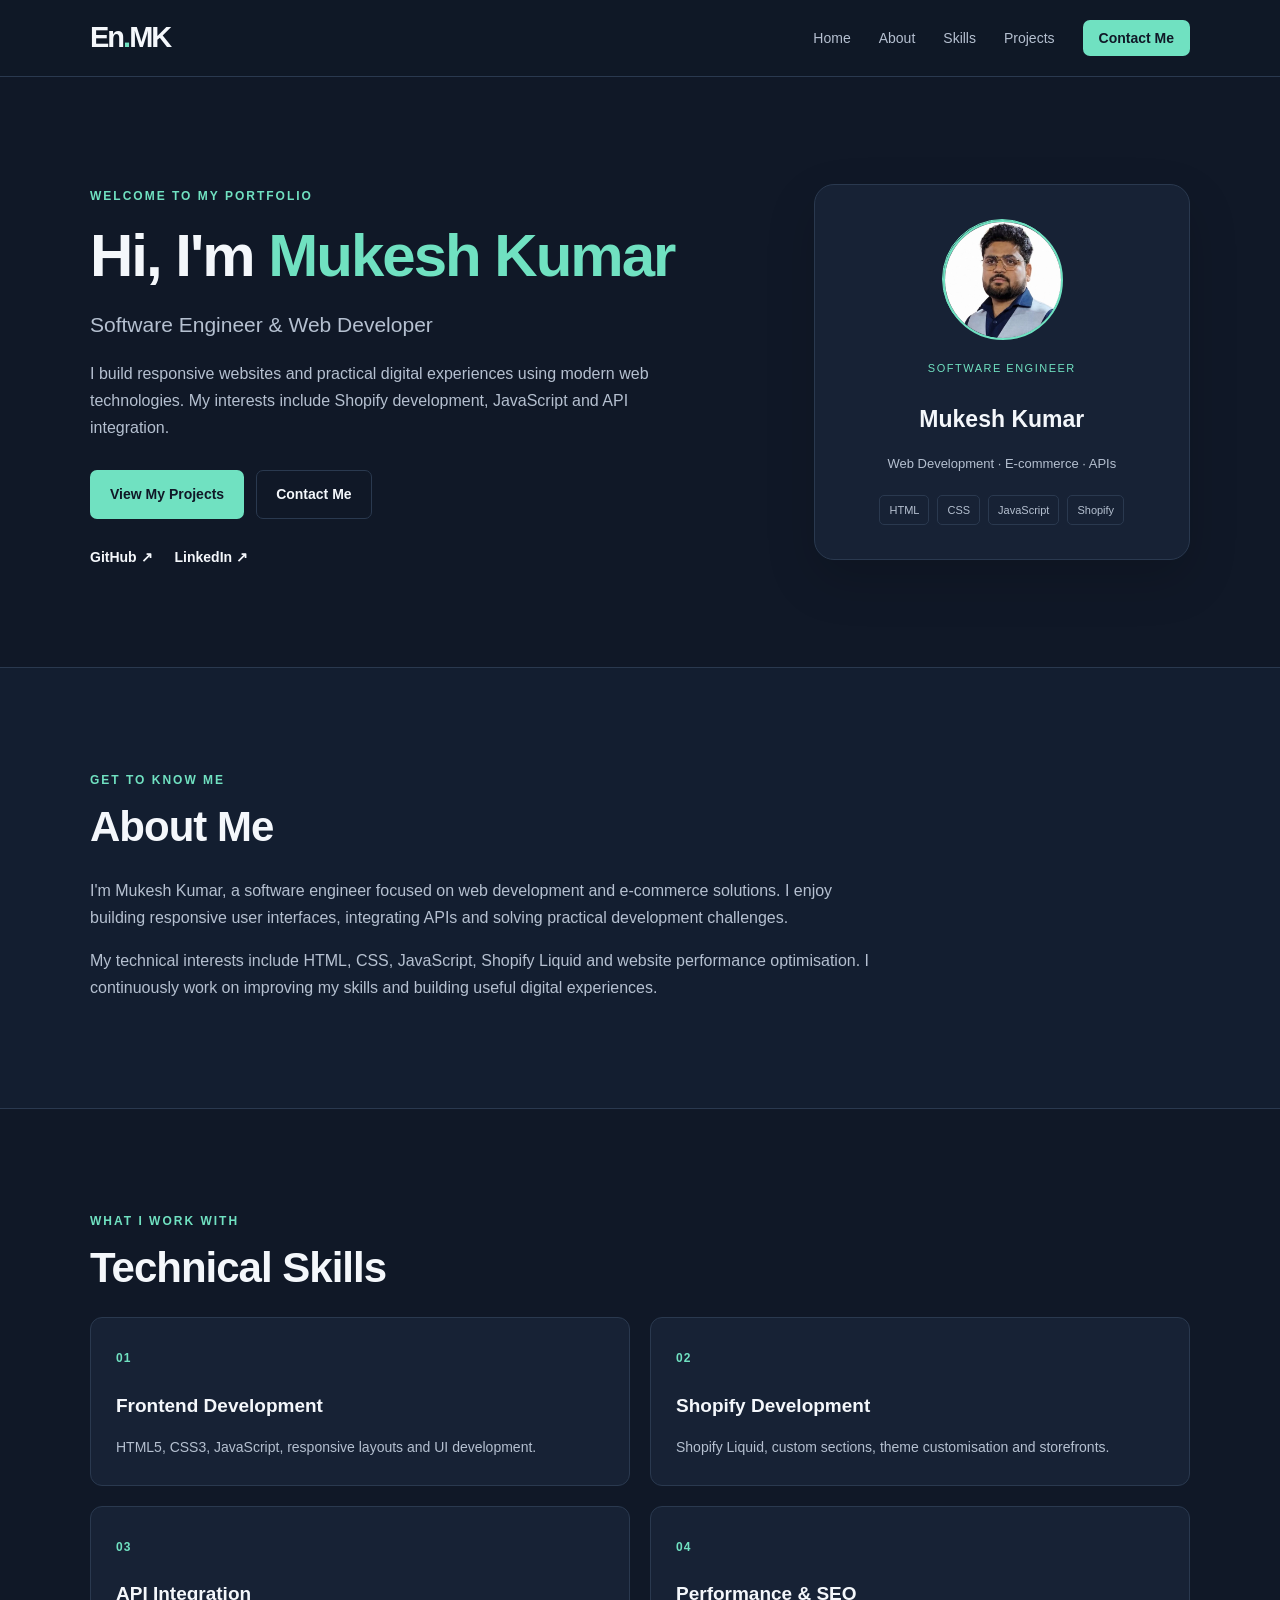
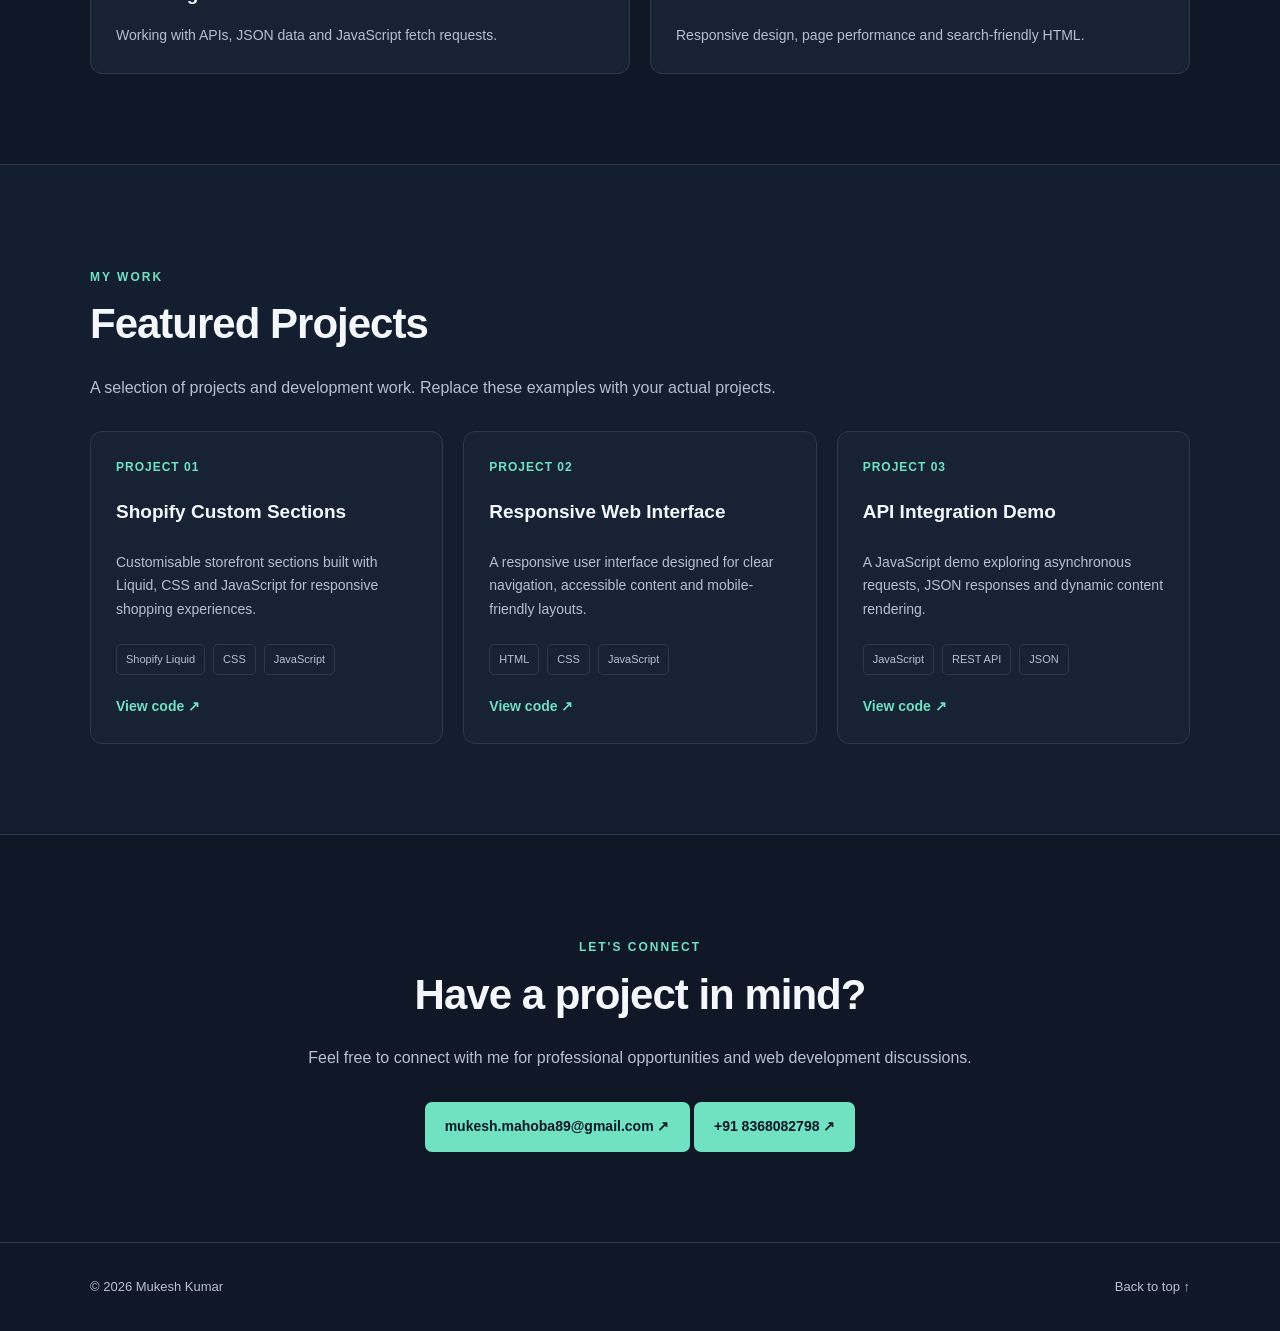
==== index.html @ 4a3be401 "Update index.html" ====
<!DOCTYPE html>
<html lang="en">
<head>
  <meta charset="UTF-8">
  <meta name="viewport" content="width=device-width, initial-scale=1.0">

  <title>Mukesh Kumar | Software Engineer</title>
  <meta name="description" content="Mukesh Kumar's professional portfolio showcasing software development, Shopify development, JavaScript, responsive websites and API integration.">
  <meta name="author" content="Mukesh Kumar">
  <meta name="theme-color" content="#101827">

  <meta property="og:title" content="Mukesh Kumar | Software Engineer">
  <meta property="og:description" content="Explore my software engineering and web development portfolio.">
  <meta property="og:type" content="website">
  <meta property="og:image" content="https://developer-mukesh-kumar.github.io/mukesh-portfolio/profile.jpg">
  <script type="application/ld+json">
  {
    "@context": "https://schema.org",
    "@type": "Person",
    "name": "Mukesh Kumar",
    "jobTitle": "Software Engineer",
    "url": "https://developer-mukesh-kumar.github.io/mukesh-portfolio/",
    "image": "https://developer-mukesh-kumar.github.io/mukesh-portfolio/profile.jpg",
    "sameAs": [
      "https://www.linkedin.com/in/mukesh-kumar-88709719b?utm_source=share_via&utm_content=profile",
      "https://github.com/Developer-Mukesh-Kumar"
    ]
  }
  </script>
  <link rel="stylesheet" href="style.css">
  <script src="script.js" defer></script>
</head>

<body>
  <header class="header">
    <nav class="navbar container" aria-label="Main navigation">
      <a class="logo" href="#home">En<span>.</span>MK</a>

      <button class="menu-toggle" id="menuToggle"
        aria-label="Open navigation menu"
        aria-expanded="false"
        aria-controls="navLinks">
        ☰
      </button>

      <ul class="nav-links" id="navLinks">
        <li><a href="#home">Home</a></li>
        <li><a href="#about">About</a></li>
        <li><a href="#skills">Skills</a></li>
        <li><a href="#projects">Projects</a></li>
        <li><a href="#contact" class="nav-cta">Contact Me</a></li>
      </ul>
    </nav>
  </header>

  <main>
    <section class="hero container" id="home">
      <div class="hero-content">
        <p class="eyebrow">WELCOME TO MY PORTFOLIO</p>

        <h1>Hi, I'm <span>Mukesh Kumar</span></h1>

        <h2>Software Engineer &amp; Web Developer</h2>

        <p class="hero-description">
          I build responsive websites and practical digital experiences
          using modern web technologies. My interests include Shopify
          development, JavaScript and API integration.
        </p>

        <div class="hero-buttons">
          <a class="button button-primary" href="#projects">
            View My Projects
          </a>
          <a class="button button-outline" href="#contact">
            Contact Me
          </a>
        </div>

        <div class="social-links">
          <a href="https://github.com/Developer-Mukesh-Kumar"
             target="_blank" rel="noopener noreferrer">
            GitHub ↗
          </a>
          <a href="https://www.linkedin.com/in/mukesh-kumar-88709719b?utm_source=share_via&utm_content=profile"
             target="_blank" rel="noopener noreferrer">
            LinkedIn ↗
          </a>
        </div>
      </div>

      <div class="hero-card">
        <div class="avatar">
          <img
            class="profile-photo"
            src="profile.jpg"
            alt="Mukesh Kumar - Software Engineer"
            width="120"
            height="120"
          >
        </div>
        <p class="availability">SOFTWARE ENGINEER</p>
        <h3>Mukesh Kumar</h3>
        <p>Web Development · E-commerce · APIs</p>
        <div class="hero-tags">
          <span>HTML</span>
          <span>CSS</span>
          <span>JavaScript</span>
          <span>Shopify</span>
        </div>
      </div>
    </section>

    <section class="section section-alt" id="about">
      <div class="container">
        <p class="eyebrow">GET TO KNOW ME</p>
        <h2 class="section-title">About Me</h2>

        <div class="about-content">
          <p>
            I'm Mukesh Kumar, a software engineer focused on web
            development and e-commerce solutions. I enjoy building
            responsive user interfaces, integrating APIs and solving
            practical development challenges.
          </p>
          <p>
            My technical interests include HTML, CSS, JavaScript,
            Shopify Liquid and website performance optimisation.
            I continuously work on improving my skills and building
            useful digital experiences.
          </p>
        </div>
      </div>
    </section>

    <section class="section container" id="skills">
      <p class="eyebrow">WHAT I WORK WITH</p>
      <h2 class="section-title">Technical Skills</h2>

      <div class="skills-grid">
        <article class="skill-card">
          <span class="skill-icon">01</span>
          <h3>Frontend Development</h3>
          <p>HTML5, CSS3, JavaScript, responsive layouts and UI development.</p>
        </article>

        <article class="skill-card">
          <span class="skill-icon">02</span>
          <h3>Shopify Development</h3>
          <p>Shopify Liquid, custom sections, theme customisation and storefronts.</p>
        </article>

        <article class="skill-card">
          <span class="skill-icon">03</span>
          <h3>API Integration</h3>
          <p>Working with APIs, JSON data and JavaScript fetch requests.</p>
        </article>

        <article class="skill-card">
          <span class="skill-icon">04</span>
          <h3>Performance &amp; SEO</h3>
          <p>Responsive design, page performance and search-friendly HTML.</p>
        </article>
      </div>
    </section>

    <section class="section section-alt" id="projects">
      <div class="container">
        <p class="eyebrow">MY WORK</p>
        <h2 class="section-title">Featured Projects</h2>
        <p class="section-intro">
          A selection of projects and development work.
          Replace these examples with your actual projects.
        </p>

        <div class="projects-grid">
          <article class="project-card">
            <div class="project-number">PROJECT 01</div>
            <h3>Shopify Custom Sections</h3>
            <p>
              Customisable storefront sections built with Liquid,
              CSS and JavaScript for responsive shopping experiences.
            </p>
            <div class="project-tags">
              <span>Shopify Liquid</span>
              <span>CSS</span>
              <span>JavaScript</span>
            </div>
            <a href="https://github.com/YOUR-GITHUB-USERNAME"
               target="_blank" rel="noopener noreferrer">
              View code ↗
            </a>
          </article>

          <article class="project-card">
            <div class="project-number">PROJECT 02</div>
            <h3>Responsive Web Interface</h3>
            <p>
              A responsive user interface designed for clear navigation,
              accessible content and mobile-friendly layouts.
            </p>
            <div class="project-tags">
              <span>HTML</span>
              <span>CSS</span>
              <span>JavaScript</span>
            </div>
            <a href="https://github.com/YOUR-GITHUB-USERNAME"
               target="_blank" rel="noopener noreferrer">
              View code ↗
            </a>
          </article>

          <article class="project-card">
            <div class="project-number">PROJECT 03</div>
            <h3>API Integration Demo</h3>
            <p>
              A JavaScript demo exploring asynchronous requests,
              JSON responses and dynamic content rendering.
            </p>
            <div class="project-tags">
              <span>JavaScript</span>
              <span>REST API</span>
              <span>JSON</span>
            </div>
            <a href="https://github.com/YOUR-GITHUB-USERNAME"
               target="_blank" rel="noopener noreferrer">
              View code ↗
            </a>
          </article>
        </div>
      </div>
    </section>

    <section class="section contact-section" id="contact">
      <div class="container contact-content">
        <p class="eyebrow">LET'S CONNECT</p>
        <h2 class="section-title">Have a project in mind?</h2>
        <p>
          Feel free to connect with me for professional opportunities
          and web development discussions.
        </p>
        <!-- Replace this email with your real professional email. -->
        <a class="button button-primary"
           href="mailto:mukesh.mahoba89@gmail.com">
           mukesh.mahoba89@gmail.com ↗
        </a>
        <a class="button button-primary"
           href="+91 8368082798">
          +91 8368082798 ↗
        </a>
      </div>
    </section>
  </main>

  <footer class="footer">
    <div class="container footer-content">
      <p>© <span id="currentYear"></span> Mukesh Kumar</p>
      <a href="#home">Back to top ↑</a>
    </div>
  </footer>
</body>
</html>
---- style.css ----
:root {
  --bg: #101827;
  --surface: #172235;
  --text: #f4f7fb;
  --muted: #b5c0d0;
  --accent: #70e1c1;
  --border: #2a394f;
  --container: 1100px;
}

* {
  box-sizing: border-box;
}

html {
  scroll-behavior: smooth;
  scroll-padding-top: 85px;
}

body {
  margin: 0;
  font-family: Arial, Helvetica, sans-serif;
  background: var(--bg);
  color: var(--text);
  line-height: 1.7;
}

a {
  color: inherit;
  text-decoration: none;
}

button,
a {
  -webkit-tap-highlight-color: transparent;
}

a:focus-visible,
button:focus-visible {
  outline: 2px solid var(--accent);
  outline-offset: 4px;
}

.container {
  width: min(var(--container), calc(100% - 40px));
  margin-inline: auto;
}

.header {
  position: sticky;
  top: 0;
  z-index: 10;
  background: rgba(16, 24, 39, 0.96);
  border-bottom: 1px solid var(--border);
}

.navbar {
  min-height: 76px;
  display: flex;
  align-items: center;
  justify-content: space-between;
}

.logo {
  font-size: 29px;
  font-weight: 800;
  letter-spacing: -2px;
}

.logo span,
.hero h1 span {
  color: var(--accent);
}

.nav-links {
  display: flex;
  align-items: center;
  gap: 28px;
  list-style: none;
  padding: 0;
  margin: 0;
}

.nav-links a {
  color: var(--muted);
  font-size: 14px;
}

.nav-links a:hover,
.social-links a:hover {
  /* color: var(--accent); */
}

.nav-links .nav-cta {
  padding: 10px 16px;
  color: var(--bg);
  background: var(--accent);
  border-radius: 7px;
  font-weight: 700;
}

.menu-toggle {
  display: none;
  background: transparent;
  border: 1px solid var(--border);
  color: var(--text);
  border-radius: 7px;
  padding: 7px 11px;
  font-size: 23px;
  cursor: pointer;
}

.hero {
  min-height: 590px;
  display: grid;
  grid-template-columns: 1.4fr 0.8fr;
  align-items: center;
  gap: 65px;
  padding-block: 80px;
}

.eyebrow {
  color: var(--accent);
  font-size: 12px;
  font-weight: 700;
  letter-spacing: 2px;
}
.profile-photo {
  display: block;
  width: 120px;
  height: 120px;
  margin: 0 auto 20px;
  border-radius: 50%;
  object-fit: cover;
  object-position: center;
  border: 2px solid var(--accent);
}

.hero h1 {
  font-size: clamp(36px, 5vw, 60px);
  line-height: 1.12;
  letter-spacing: -2px;
  margin: 16px 0;
}

.hero h2 {
  font-size: 21px;
  color: var(--muted);
  font-weight: 500;
}

.hero-description,
.about-content p,
.project-card p,
.contact-content > p:not(.eyebrow) {
  color: var(--muted);
}

.hero-description {
  max-width: 580px;
}

.hero-buttons {
  display: flex;
  flex-wrap: wrap;
  gap: 12px;
  margin-top: 28px;
}

.button {
  display: inline-flex;
  align-items: center;
  justify-content: center;
  padding: 12px 19px;
  border: 1px solid transparent;
  border-radius: 7px;
  font-size: 14px;
  font-weight: 700;
  transition: transform 0.2s ease, background 0.2s ease;
}

.button:hover {
  transform: translateY(-2px);
}

.button-primary {
  color: var(--bg);
  background: var(--accent);
}

.button-outline {
  border-color: var(--border);
}

.social-links {
  display: flex;
  gap: 22px;
  margin-top: 27px;
  font-size: 14px;
  font-weight: 700;
}

.hero-card {
  padding: 34px 22px;
  text-align: center;
  background: var(--surface);
  border: 1px solid var(--border);
  border-radius: 20px;
  box-shadow: 0 20px 50px rgba(0, 0, 0, 0.15);
}

.avatar {
  display: grid;
  place-items: center;
  width: 120px;
  height: 120px;
  margin: 0 auto 20px;
  border: 1px solid var(--accent);
  border-radius: 50%;
  color: var(--accent);
  background: var(--bg);
  font-size: 37px;
  font-weight: 800;
}

.availability {
  color: var(--accent);
  font-size: 11px;
  letter-spacing: 1.5px;
}

.hero-card h3 {
  margin-bottom: 5px;
  font-size: 23px;
}

.hero-card > p:last-of-type {
  color: var(--muted);
  font-size: 13px;
}

.hero-tags,
.project-tags {
  display: flex;
  flex-wrap: wrap;
  justify-content: center;
  gap: 8px;
  margin-top: 20px;
}

.hero-tags span,
.project-tags span {
  padding: 5px 9px;
  border: 1px solid var(--border);
  border-radius: 5px;
  color: var(--muted);
  font-size: 11px;
}

.section {
  padding-block: 90px;
}

.section-alt {
  background: #131e30;
  border-block: 1px solid var(--border);
}

.section-title {
  margin: 8px 0 24px;
  font-size: clamp(30px, 4vw, 42px);
  line-height: 1.2;
  letter-spacing: -1px;
}

.about-content {
  max-width: 780px;
}

.skills-grid,
.projects-grid {
  display: grid;
  grid-template-columns: repeat(2, minmax(0, 1fr));
  gap: 20px;
}

.skill-card,
.project-card {
  padding: 25px;
  border: 1px solid var(--border);
  border-radius: 12px;
  background: var(--surface);
}

.skill-icon,
.project-number {
  color: var(--accent);
  font-size: 12px;
  font-weight: 700;
  letter-spacing: 1px;
}

.skill-card h3,
.project-card h3 {
  margin-bottom: 8px;
  font-size: 19px;
}

.skill-card p {
  margin-bottom: 0;
  color: var(--muted);
  font-size: 14px;
}

.section-intro {
  color: var(--muted);
  margin-bottom: 30px;
}

.projects-grid {
  grid-template-columns: repeat(3, minmax(0, 1fr));
}

.project-card {
  display: flex;
  flex-direction: column;
  align-items: flex-start;
}

.project-card p {
  font-size: 14px;
}

.project-tags {
  justify-content: flex-start;
  margin: 8px 0 20px;
}

.project-card > a {
  margin-top: auto;
  color: var(--accent);
  font-size: 14px;
  font-weight: 700;
}

.contact-content {
  max-width: 700px;
  text-align: center;
}

.contact-content .button {
  margin-top: 15px;
}

.footer {
  border-top: 1px solid var(--border);
}

.footer-content {
  display: flex;
  justify-content: space-between;
  align-items: center;
  gap: 20px;
  padding-block: 20px;
  color: var(--muted);
  font-size: 13px;
}

.footer-content a:hover {
  color: var(--accent);
}

@media (max-width: 800px) {
  .menu-toggle {
    display: block;
  }

  .nav-links {
    display: none;
    position: absolute;
    top: 76px;
    left: 0;
    right: 0;
    flex-direction: column;
    align-items: stretch;
    gap: 0;
    padding: 12px 20px 20px;
    background: var(--bg);
    border-bottom: 1px solid var(--border);
  }

  .nav-links.open {
    display: flex;
  }

  .nav-links a {
    display: block;
    padding: 12px;
  }

  .nav-links .nav-cta {
    text-align: center;
  }

  .hero {
    grid-template-columns: 1fr;
    gap: 35px;
    padding-block: 60px;
  }

  .hero-card {
    max-width: 450px;
    width: 100%;
    margin-inline: auto;
  }

  .projects-grid {
    grid-template-columns: repeat(2, minmax(0, 1fr));
  }
}

@media (max-width: 540px) {
  .container {
    width: calc(100% - 32px);
  }

  .section {
    padding-block: 65px;
  }

  .skills-grid,
  .projects-grid {
    grid-template-columns: 1fr;
  }

  .hero h1 {
    letter-spacing: -1px;
  }

  .hero h2 {
    font-size: 18px;
  }

  .hero-buttons .button {
    flex: 1;
  }

  .footer-content {
    align-items: flex-start;
    flex-direction: column;
    gap: 5px;
  }
}

@media (prefers-reduced-motion: reduce) {
  html {
    scroll-behavior: auto;
  }

  *,
  *::before,
  *::after {
    transition-duration: 0.01ms !important;
  }
}
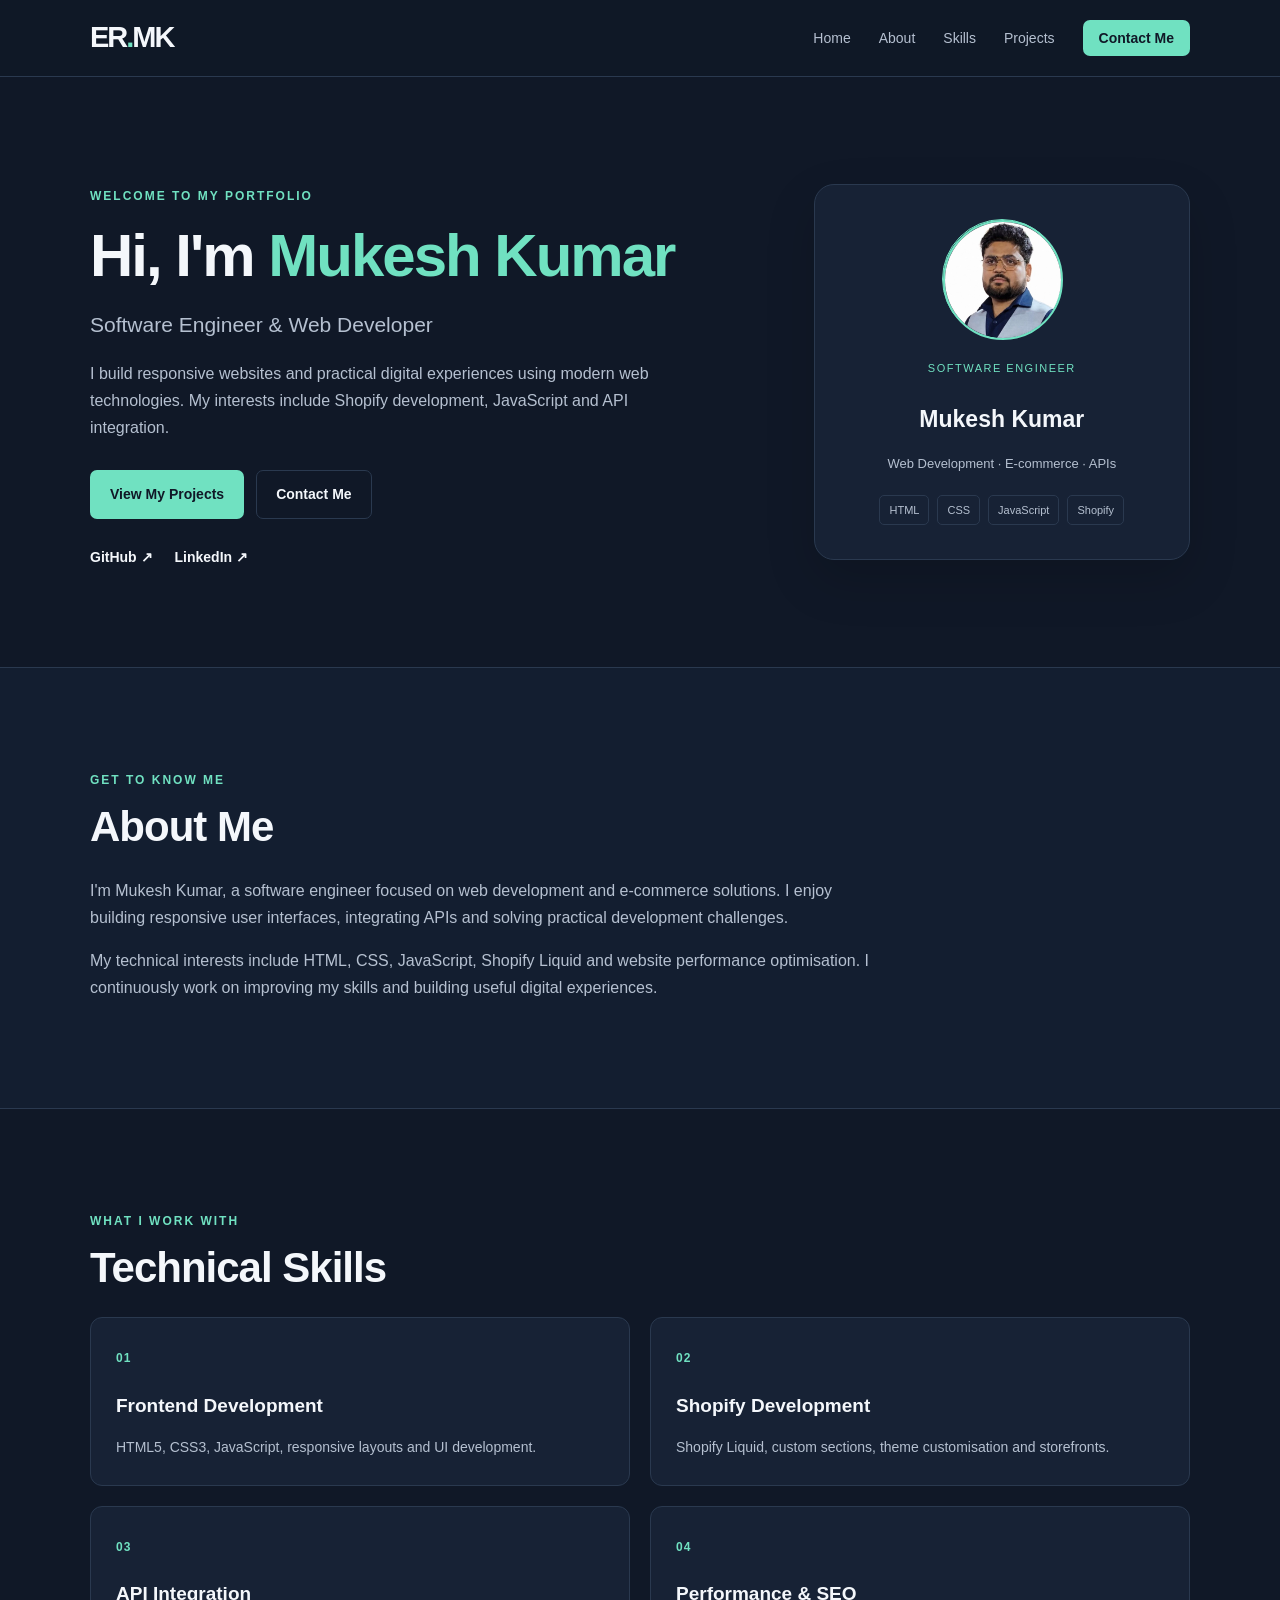
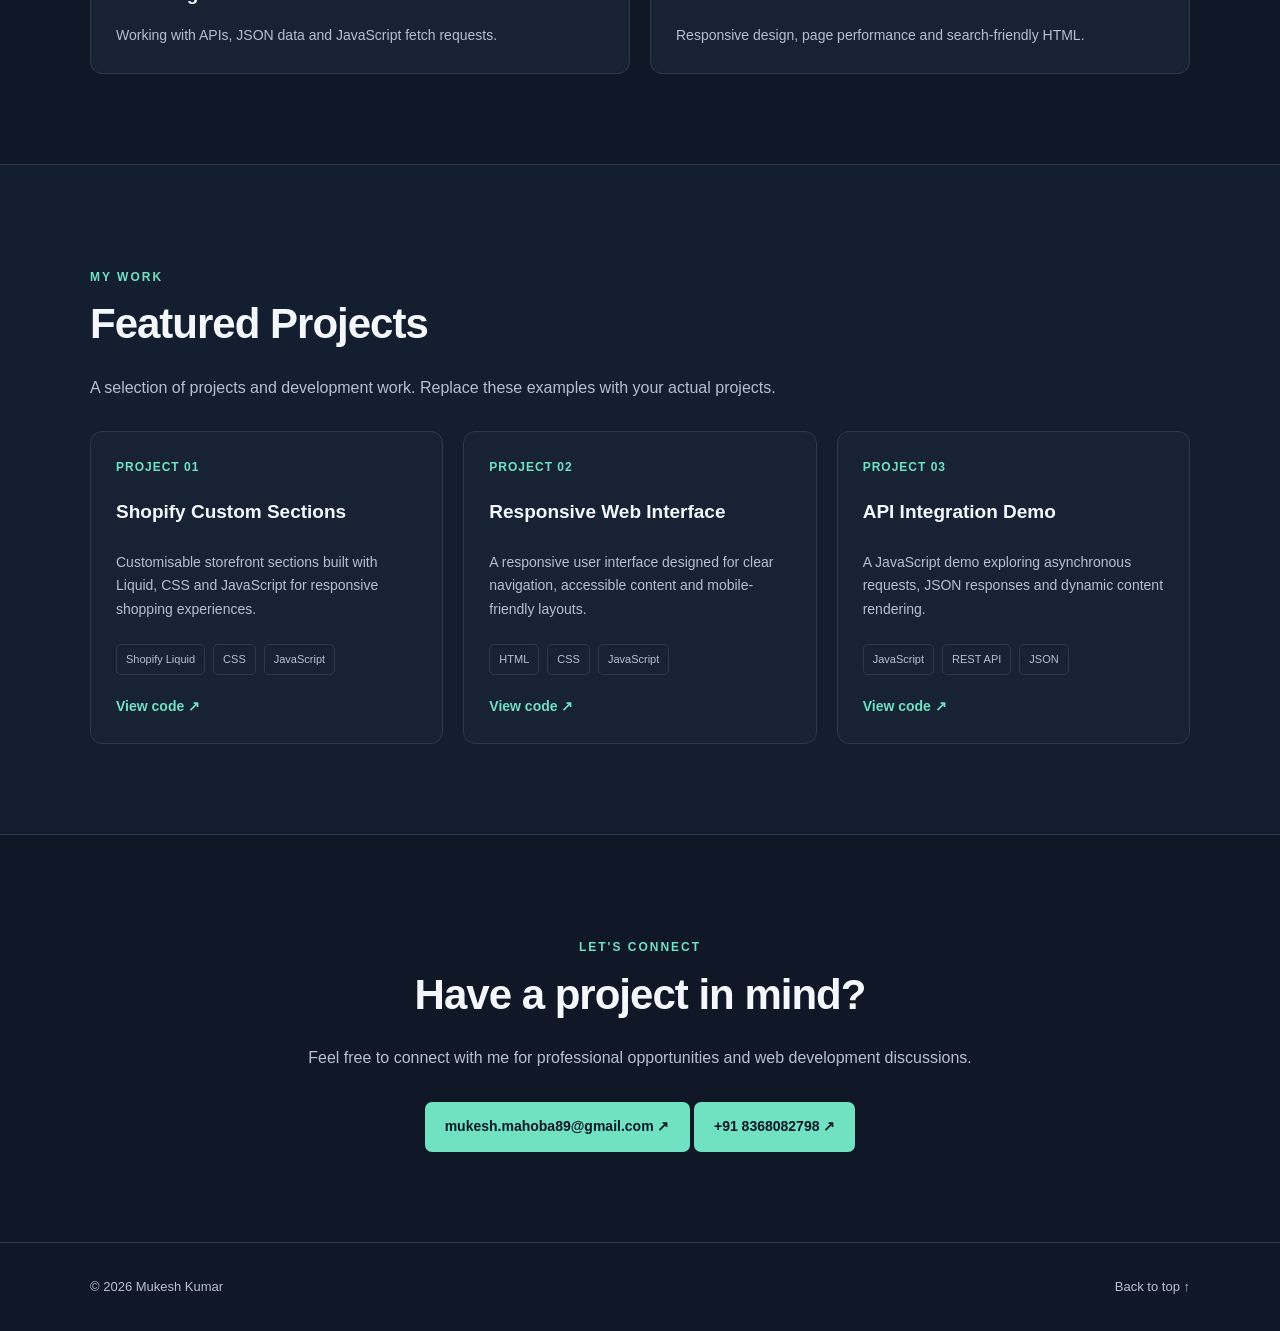
==== commit cf0b2c13: "Change logo text from 'En' to 'ER'" ====
--- a/index.html
+++ b/index.html
@@ -35,7 +35,7 @@
 <body>
   <header class="header">
     <nav class="navbar container" aria-label="Main navigation">
-      <a class="logo" href="#home">En<span>.</span>MK</a>
+      <a class="logo" href="#home">ER<span>.</span>MK</a>
 
       <button class="menu-toggle" id="menuToggle"
         aria-label="Open navigation menu"
@@ -187,7 +187,7 @@
               <span>CSS</span>
               <span>JavaScript</span>
             </div>
-            <a href="https://github.com/YOUR-GITHUB-USERNAME"
+            <a href="https://github.com/Developer-Mukesh-Kumar?tab=repositories"
                target="_blank" rel="noopener noreferrer">
               View code ↗
             </a>
@@ -205,7 +205,7 @@
               <span>CSS</span>
               <span>JavaScript</span>
             </div>
-            <a href="https://github.com/YOUR-GITHUB-USERNAME"
+            <a href="https://github.com/Developer-Mukesh-Kumar?tab=repositories"
                target="_blank" rel="noopener noreferrer">
               View code ↗
             </a>
@@ -223,7 +223,7 @@
               <span>REST API</span>
               <span>JSON</span>
             </div>
-            <a href="https://github.com/YOUR-GITHUB-USERNAME"
+            <a href="https://github.com/Developer-Mukesh-Kumar?tab=repositories"
                target="_blank" rel="noopener noreferrer">
               View code ↗
             </a>
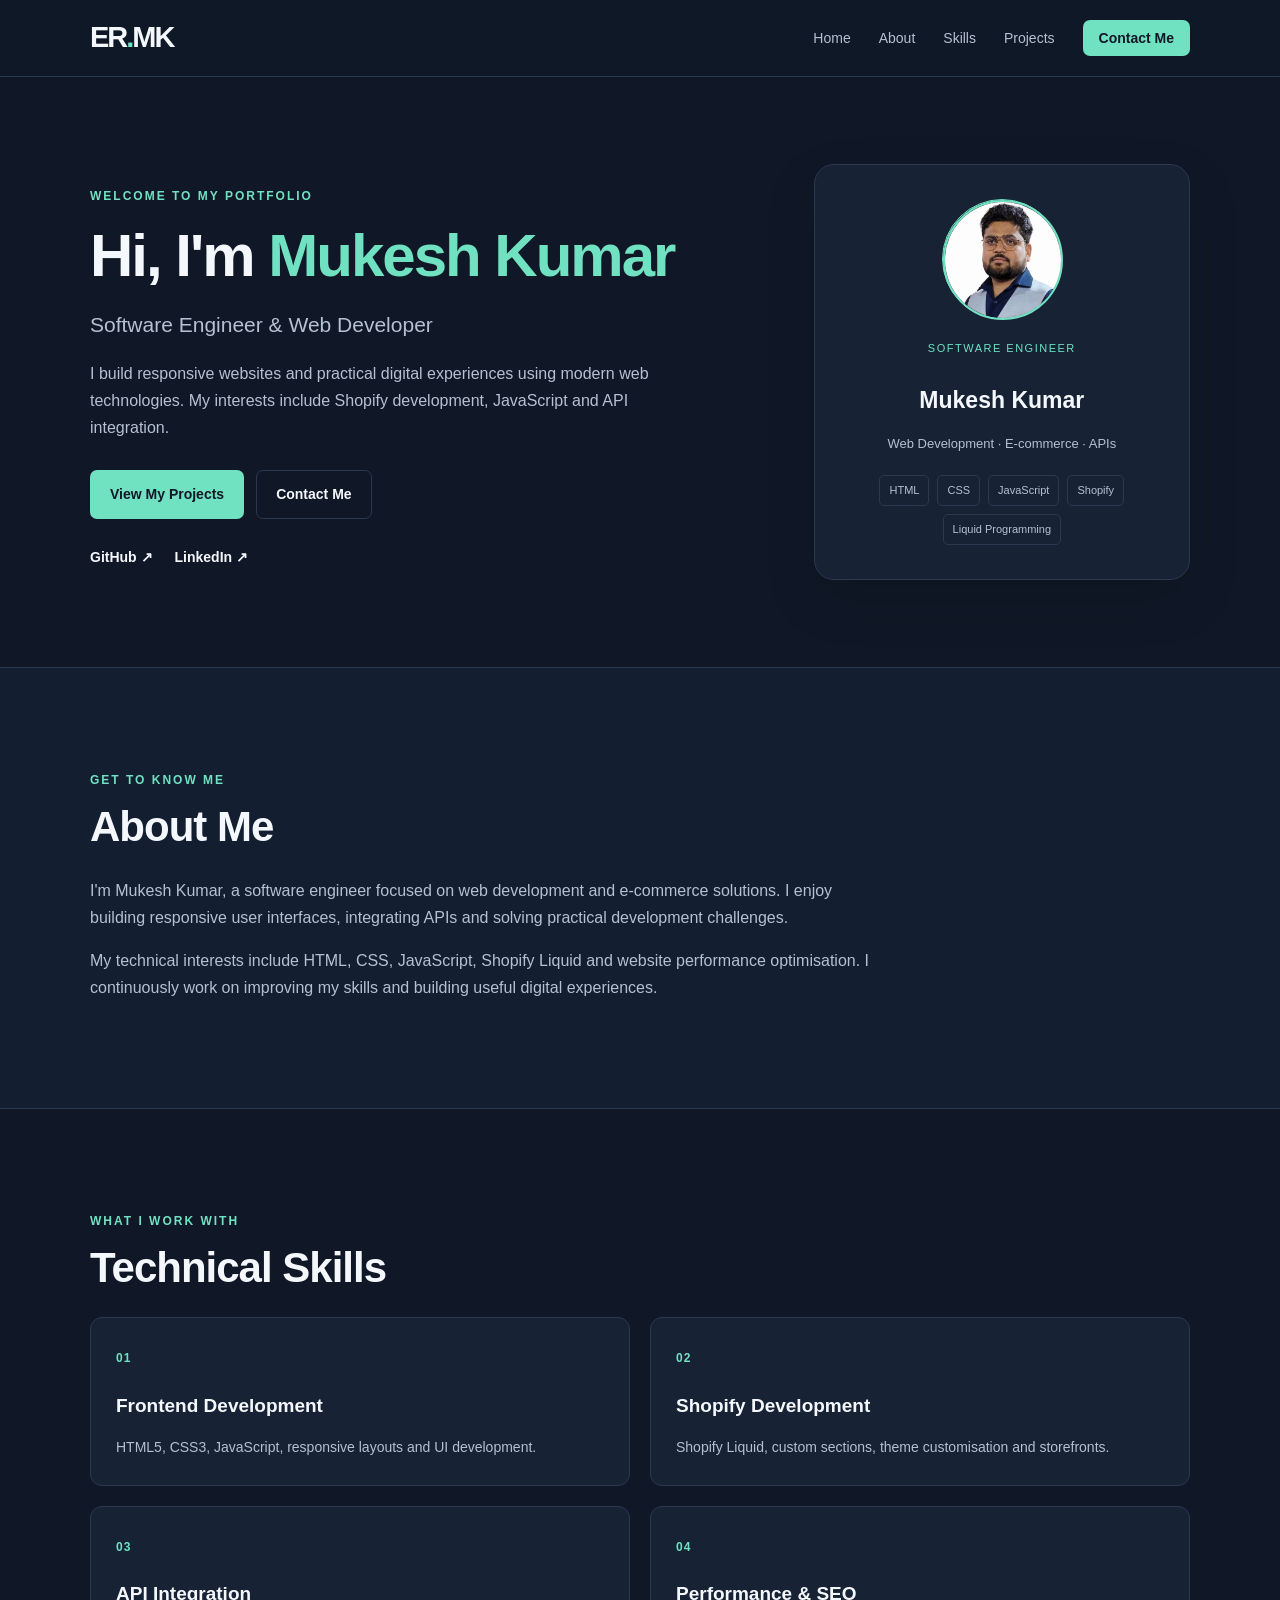
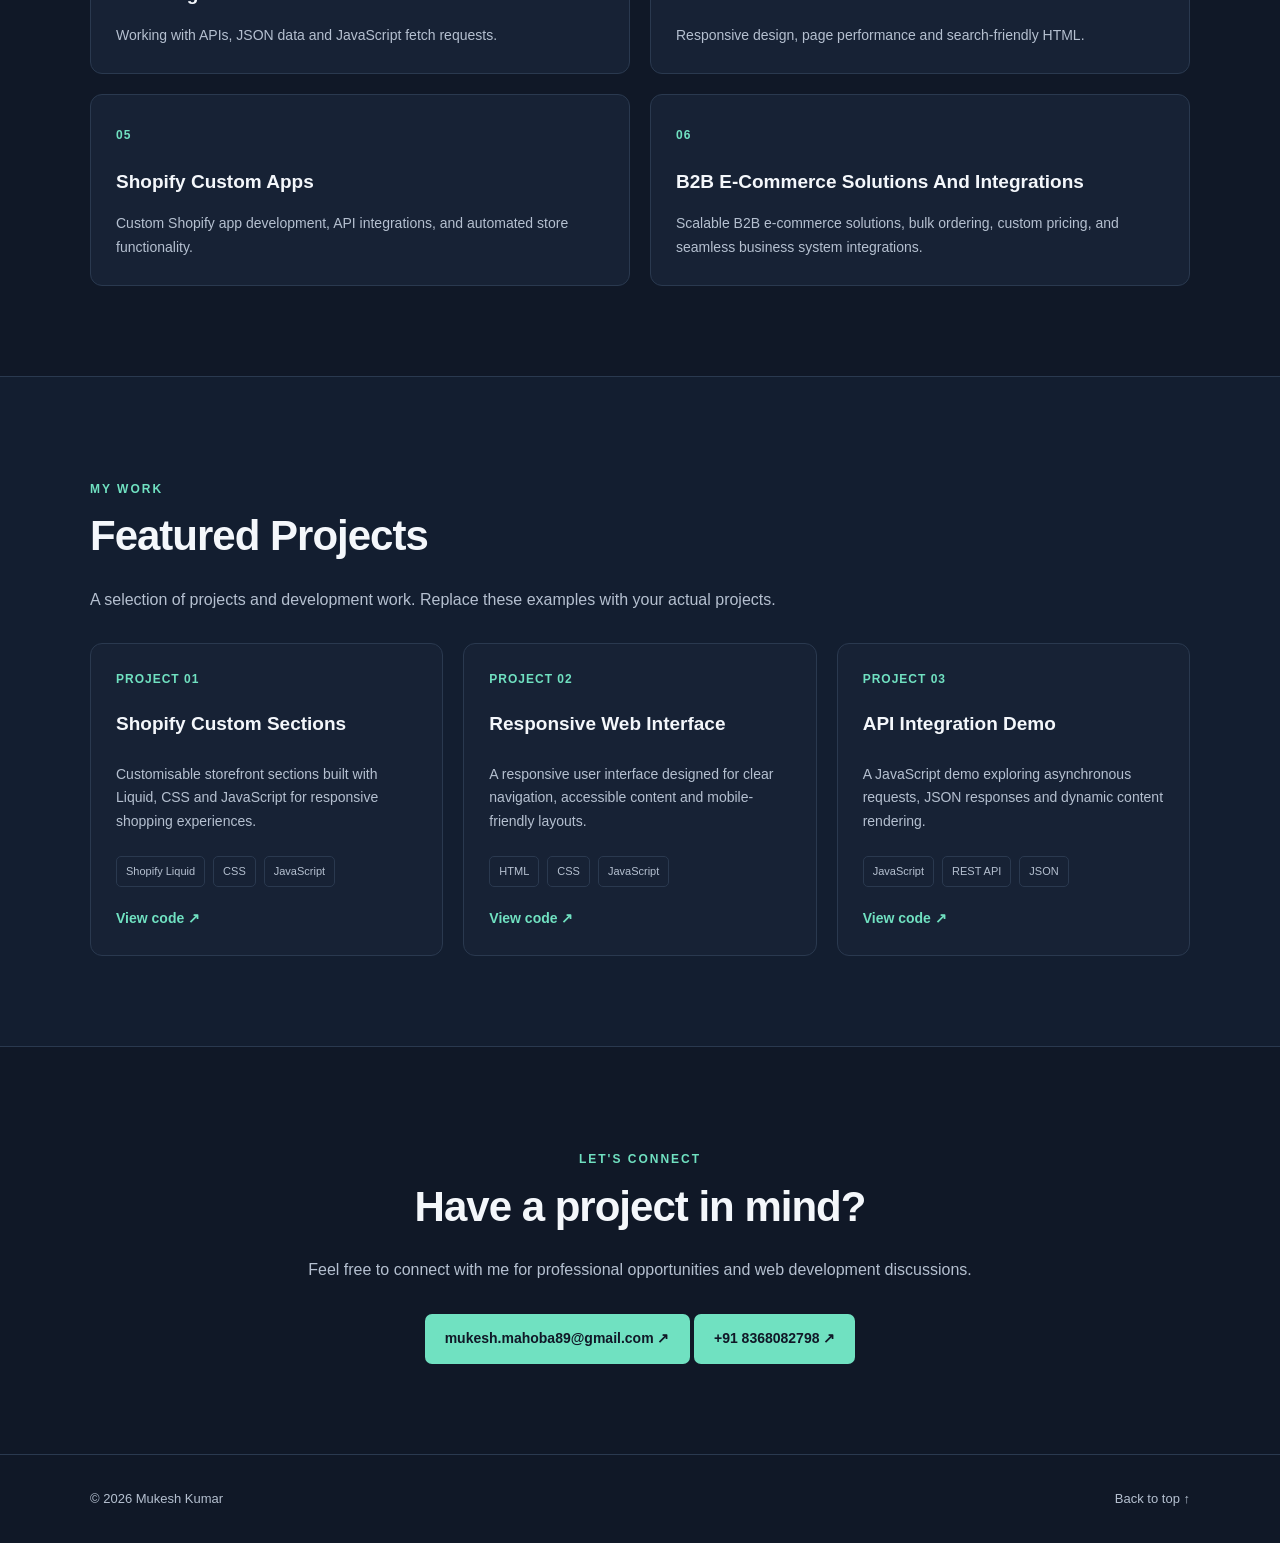
==== commit e93e30fd: "Update index.html" ====
--- a/index.html
+++ b/index.html
@@ -108,6 +108,7 @@
           <span>CSS</span>
           <span>JavaScript</span>
           <span>Shopify</span>
+          <span>Liquid Programming</span>
         </div>
       </div>
     </section>
@@ -162,6 +163,19 @@
           <h3>Performance &amp; SEO</h3>
           <p>Responsive design, page performance and search-friendly HTML.</p>
         </article>
+
+        <article class="skill-card">
+        <span class="skill-icon">05</span>
+        <h3>Shopify Custom Apps</h3>
+        <p>Custom Shopify app development, API integrations, and automated store functionality.</p>
+      </article>
+      
+      <article class="skill-card">
+        <span class="skill-icon">06</span>
+        <h3>B2B E-Commerce Solutions And Integrations</h3>
+        <p>Scalable B2B e-commerce solutions, bulk ordering, custom pricing, and seamless business system integrations.</p>
+      </article>
+        
       </div>
     </section>
 
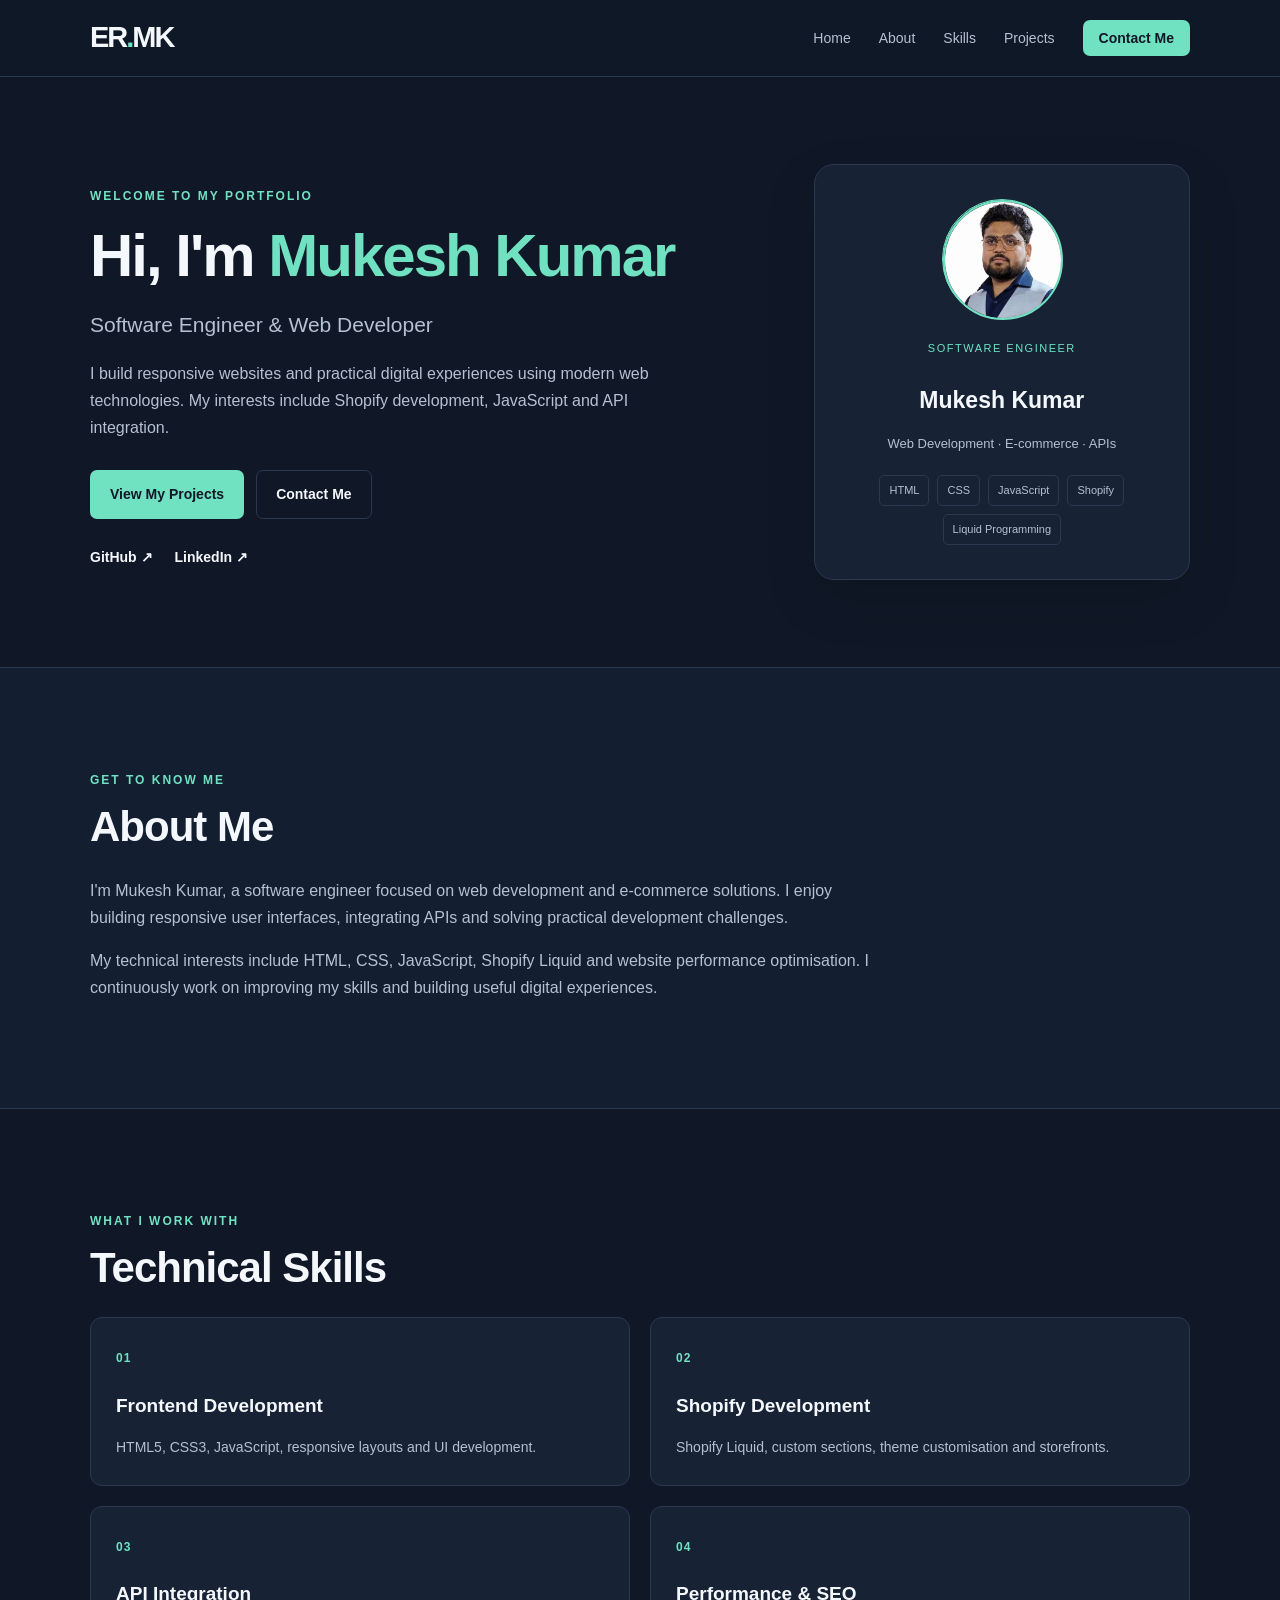
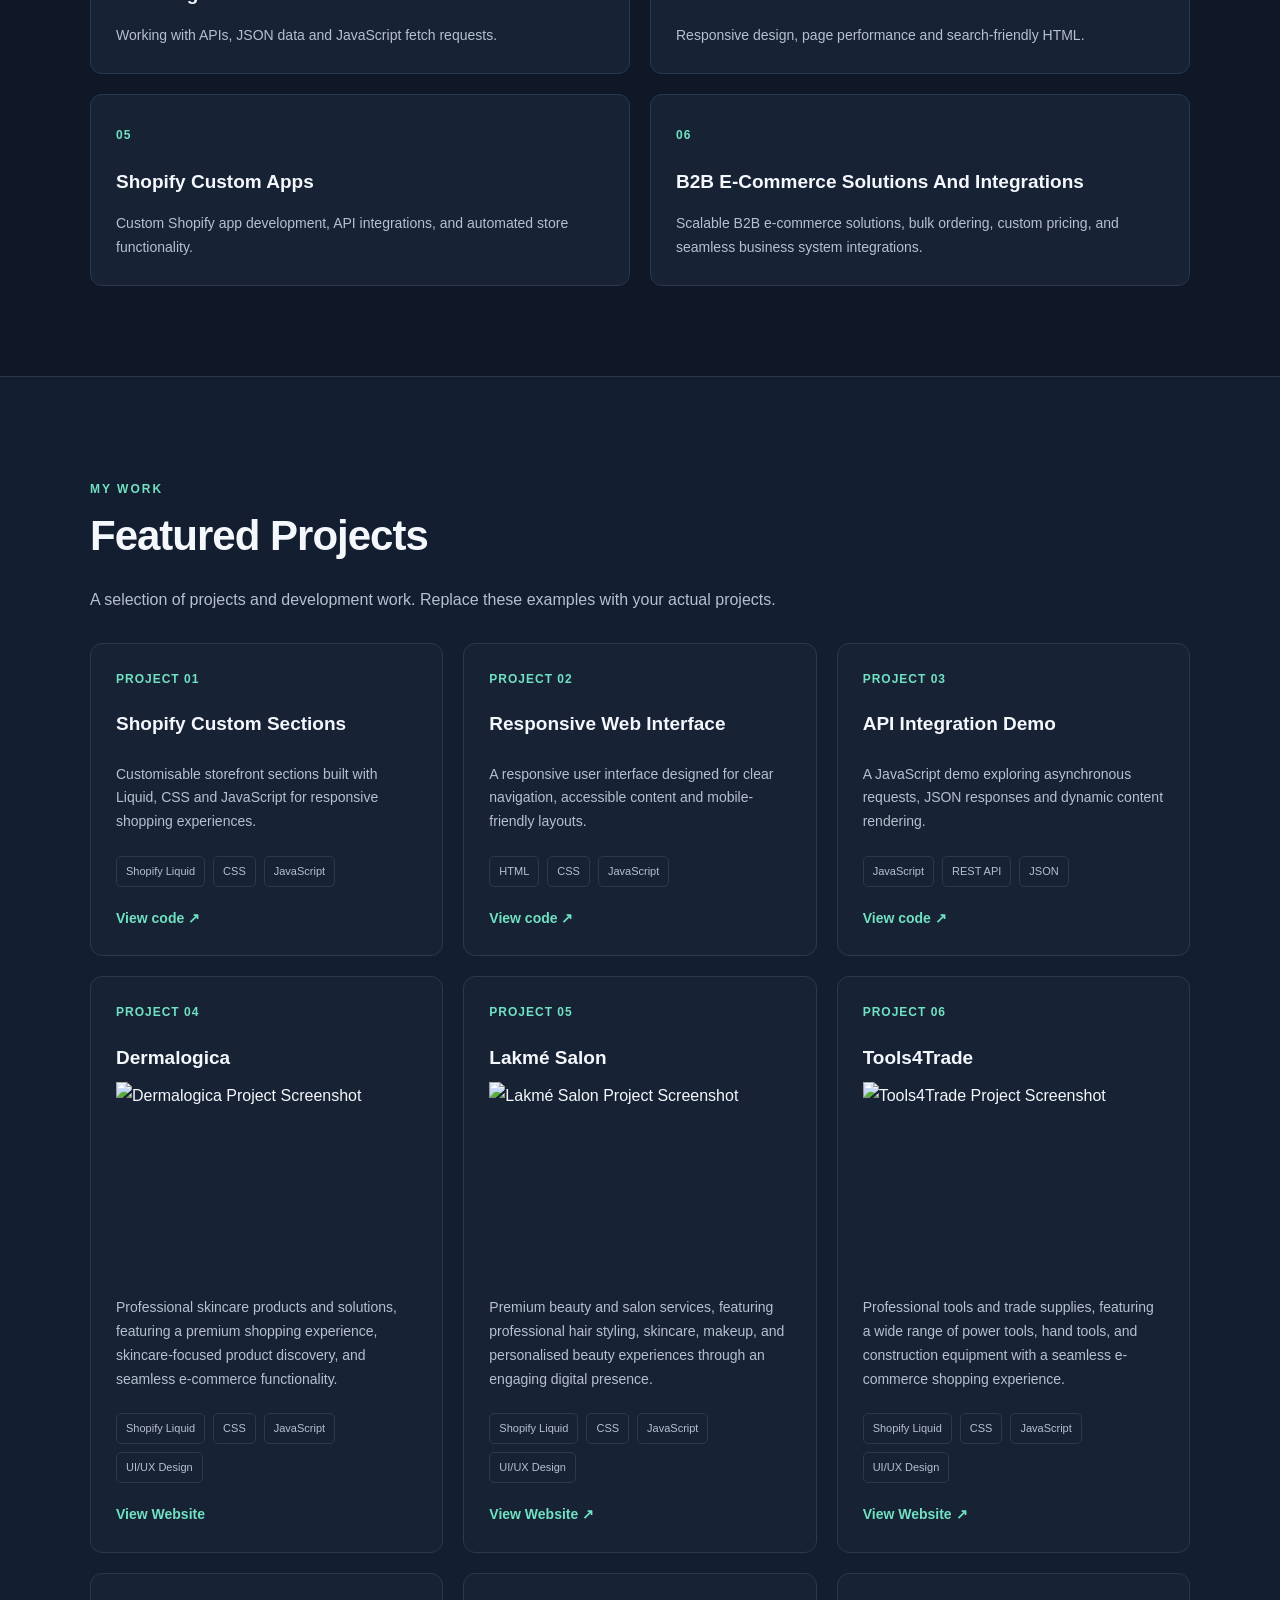
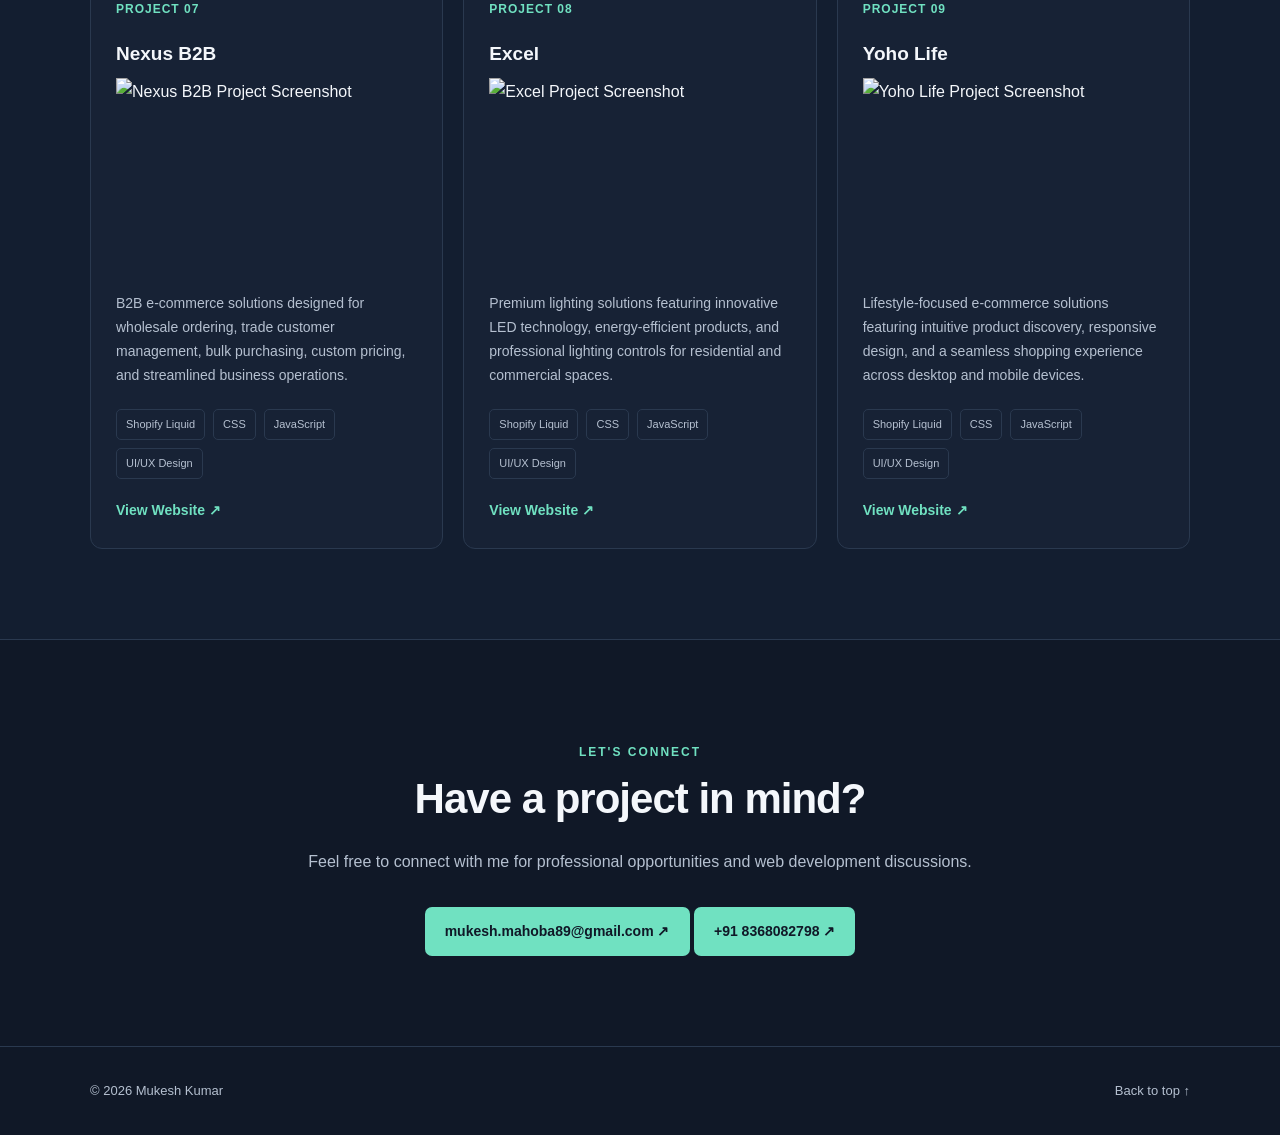
==== commit 0e74741f: "Add project cards for multiple clients Added multiple project cards for Dermalogica, Lakmé Salon, To" ====
--- a/index.html
+++ b/index.html
@@ -242,6 +242,124 @@
               View code ↗
             </a>
           </article>
+          <article class="project-card">
+            <div class="project-number">PROJECT 04</div>
+            <h3>Dermalogica</h3>
+            <img src="dermalogica.png" alt="Dermalogica Project Screenshot" width="300" height="200">
+            <p>
+              Professional skincare products and solutions, featuring a premium shopping
+              experience, skincare-focused product discovery, and seamless e-commerce functionality.
+            </p>
+            <div class="project-tags">
+             <span>Shopify Liquid</span>
+              <span>CSS</span>
+              <span>JavaScript</span>
+              <span>UI/UX Design</span>
+              </div>
+            <a href="https://www.dermalogica.in"
+               target="_blank" rel="noopener noreferrer">
+              View Website
+            </a>
+          </article>
+
+          <article class="project-card">
+            <div class="project-number">PROJECT 05</div>
+            <h3>Lakmé Salon</h3>
+            <img src="lakmesalon.png" alt="Lakmé Salon Project Screenshot" width="300" height="200">    
+            <p>
+              Premium beauty and salon services, featuring professional hair styling,
+              skincare, makeup, and personalised beauty experiences through an engaging digital presence.
+            </p>
+            <div class="project-tags">
+             <span>Shopify Liquid</span>
+              <span>CSS</span>
+              <span>JavaScript</span>
+              <span>UI/UX Design</span>
+            </div>
+            <a href="www.lakmesalon.in"
+               target="_blank" rel="noopener noreferrer">
+              View Website ↗
+            </a>
+          </article>
+
+          <article class="project-card">
+            <div class="project-number">PROJECT 06</div>
+            <h3>Tools4Trade</h3>
+            <img src="tools4trade.png" alt="Tools4Trade Project Screenshot" width="300" height="200">   
+              <p>
+                Professional tools and trade supplies, featuring a wide range of power tools,
+                hand tools, and construction equipment with a seamless e-commerce shopping experience.
+              </p>
+            <div class="project-tags">
+              <span>Shopify Liquid</span>
+              <span>CSS</span>
+              <span>JavaScript</span>
+              <span>UI/UX Design</span>            </div>
+            <a href="www.tools4trade.co.uk"
+               target="_blank" rel="noopener noreferrer">
+              View Website ↗
+            </a>
+          </article>
+
+          <article class="project-card">
+            <div class="project-number">PROJECT 07</div>
+            <h3>Nexus B2B</h3>
+            <img src="nexusb2b.png" alt="Nexus B2B Project Screenshot" width="300" height="200">
+            <p>
+              B2B e-commerce solutions designed for wholesale ordering, trade customer
+              management, bulk purchasing, custom pricing, and streamlined business operations.
+            </p>
+            <div class="project-tags">
+             <span>Shopify Liquid</span>
+              <span>CSS</span>
+              <span>JavaScript</span>
+              <span>UI/UX Design</span>
+            </div>
+            <a href="https://www.nexuswholesale.uk/"
+               target="_blank" rel="noopener noreferrer">
+              View Website ↗
+            </a>
+          </article>
+
+          <article class="project-card">
+            <div class="project-number">PROJECT 08</div>
+            <h3>Excel</h3>
+            <img src="excel.png" alt="Excel Project Screenshot" width="300" height="200">
+            <p>
+              Premium lighting solutions featuring innovative LED technology, energy-efficient
+              products, and professional lighting controls for residential and commercial spaces.
+            </p>
+            <div class="project-tags">
+             <span>Shopify Liquid</span>
+              <span>CSS</span>
+              <span>JavaScript</span>
+              <span>UI/UX Design</span>
+            </div>
+            <a href="https://exceltools.co.uk/"
+               target="_blank" rel="noopener noreferrer">
+              View Website ↗
+            </a>
+          </article>
+
+          <article class="project-card">
+            <div class="project-number">PROJECT 09</div>
+            <h3>Yoho Life</h3>
+            <img src="yoholife.png" alt="Yoho Life Project Screenshot" width="300" height="200">
+              <p>
+                Lifestyle-focused e-commerce solutions featuring intuitive product discovery,
+                responsive design, and a seamless shopping experience across desktop and mobile devices.
+              </p>
+            <div class="project-tags">
+              <span>Shopify Liquid</span>
+              <span>CSS</span>
+              <span>JavaScript</span>
+              <span>UI/UX Design</span>
+            </div>
+            <a href="https://yoholife.in/"
+               target="_blank" rel="noopener noreferrer">
+              View Website ↗
+            </a>
+          </article>
         </div>
       </div>
     </section>
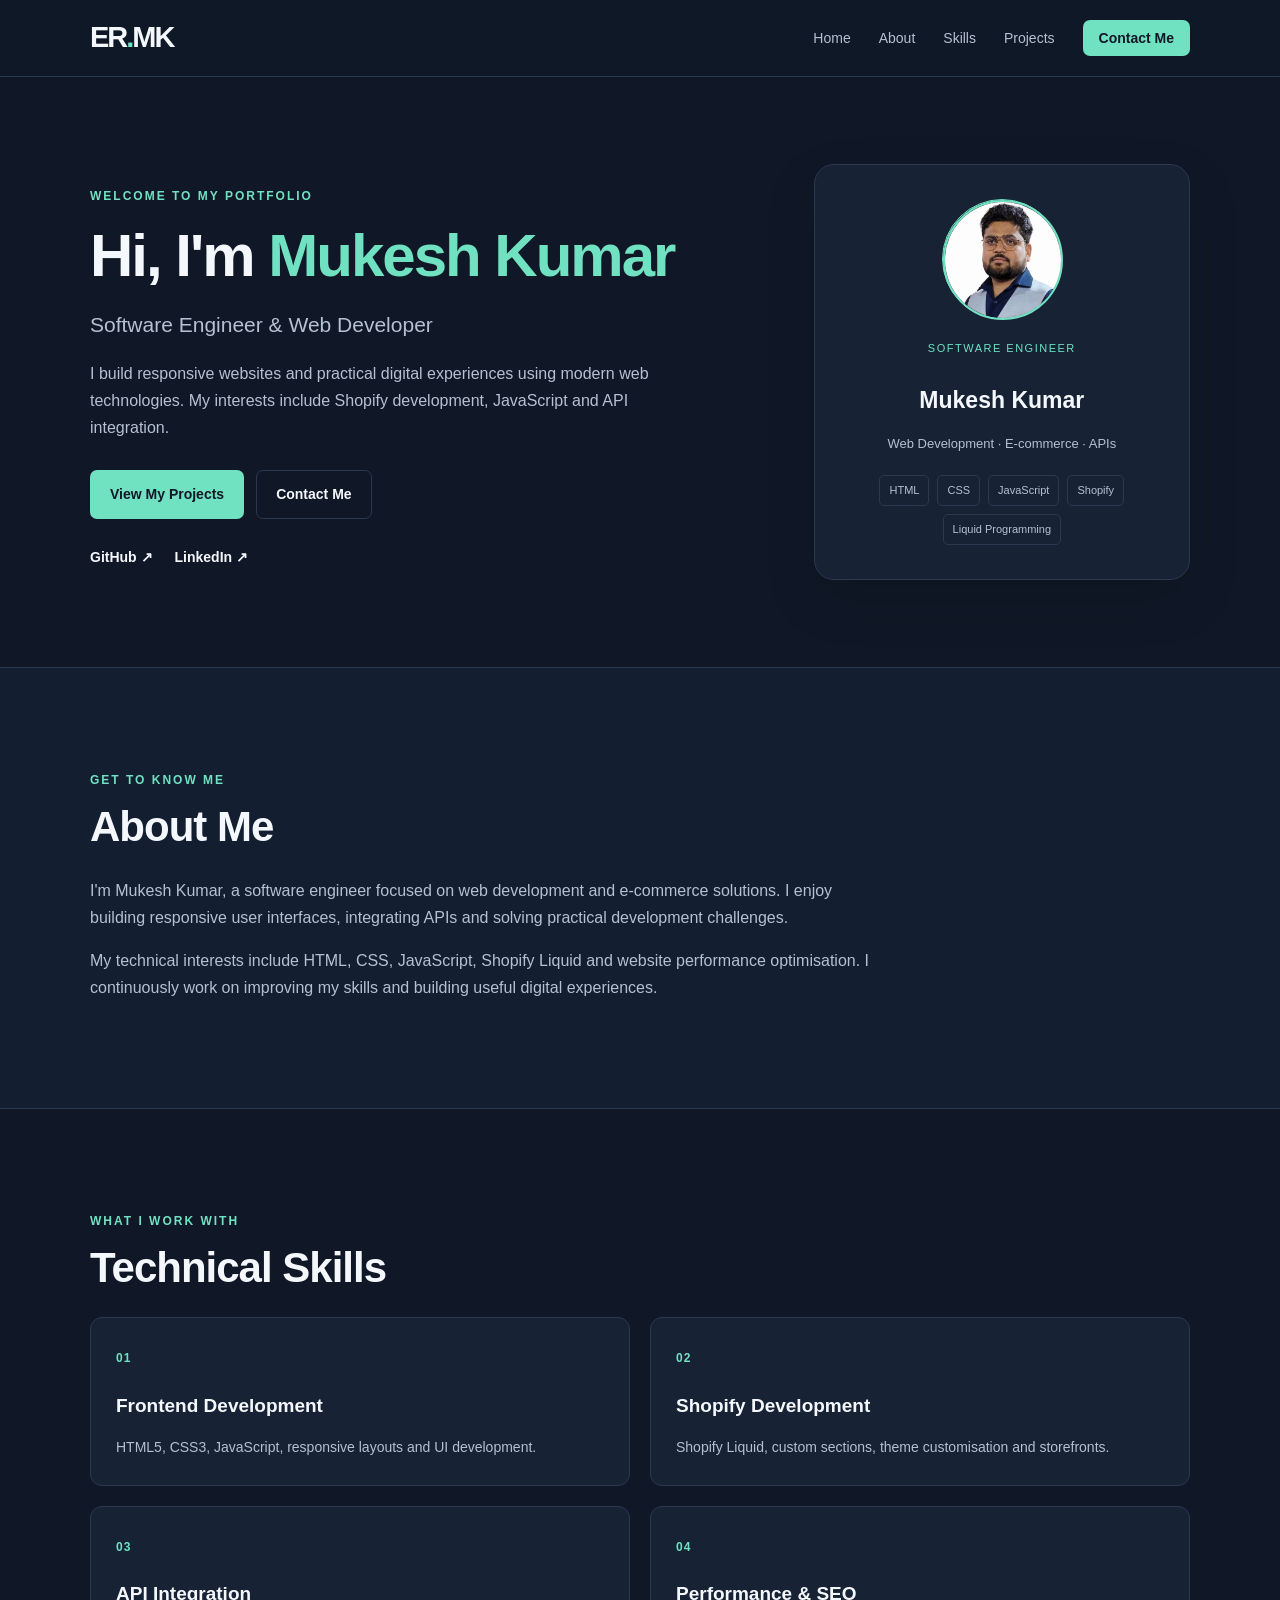
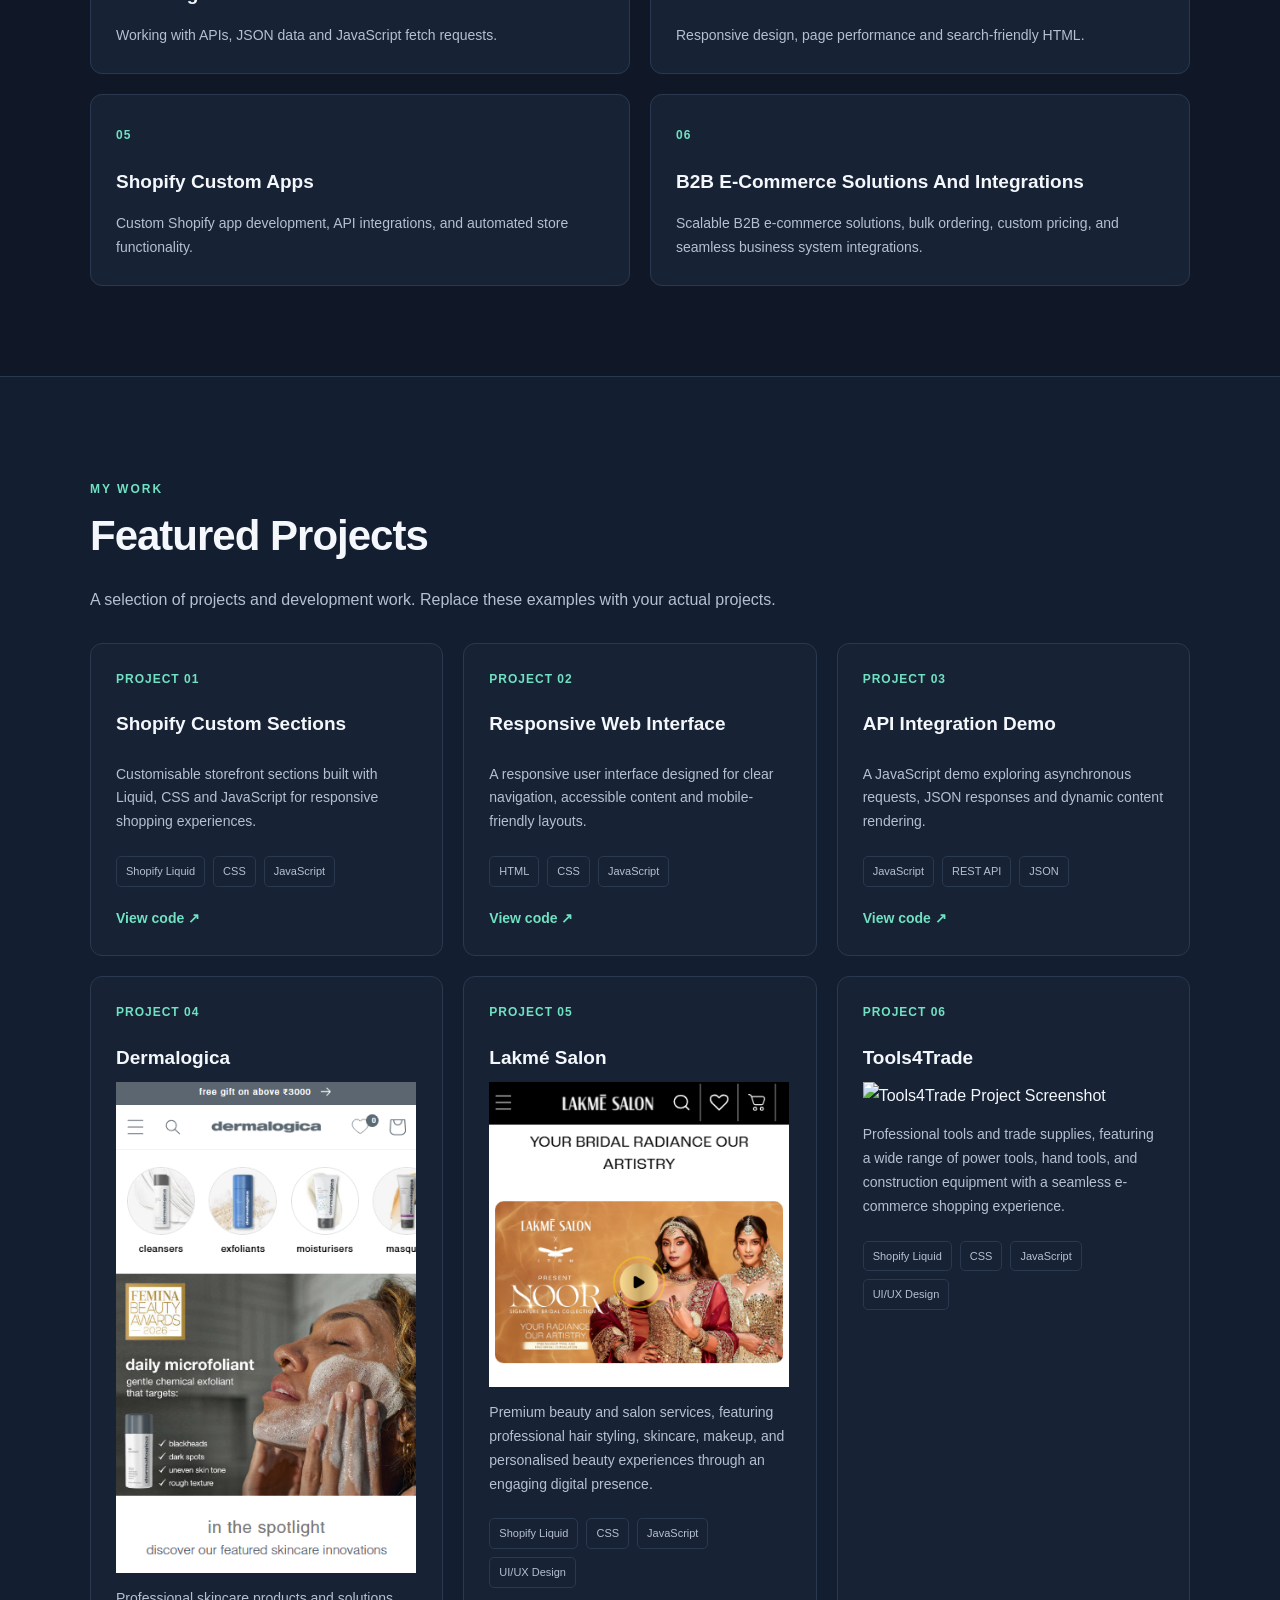
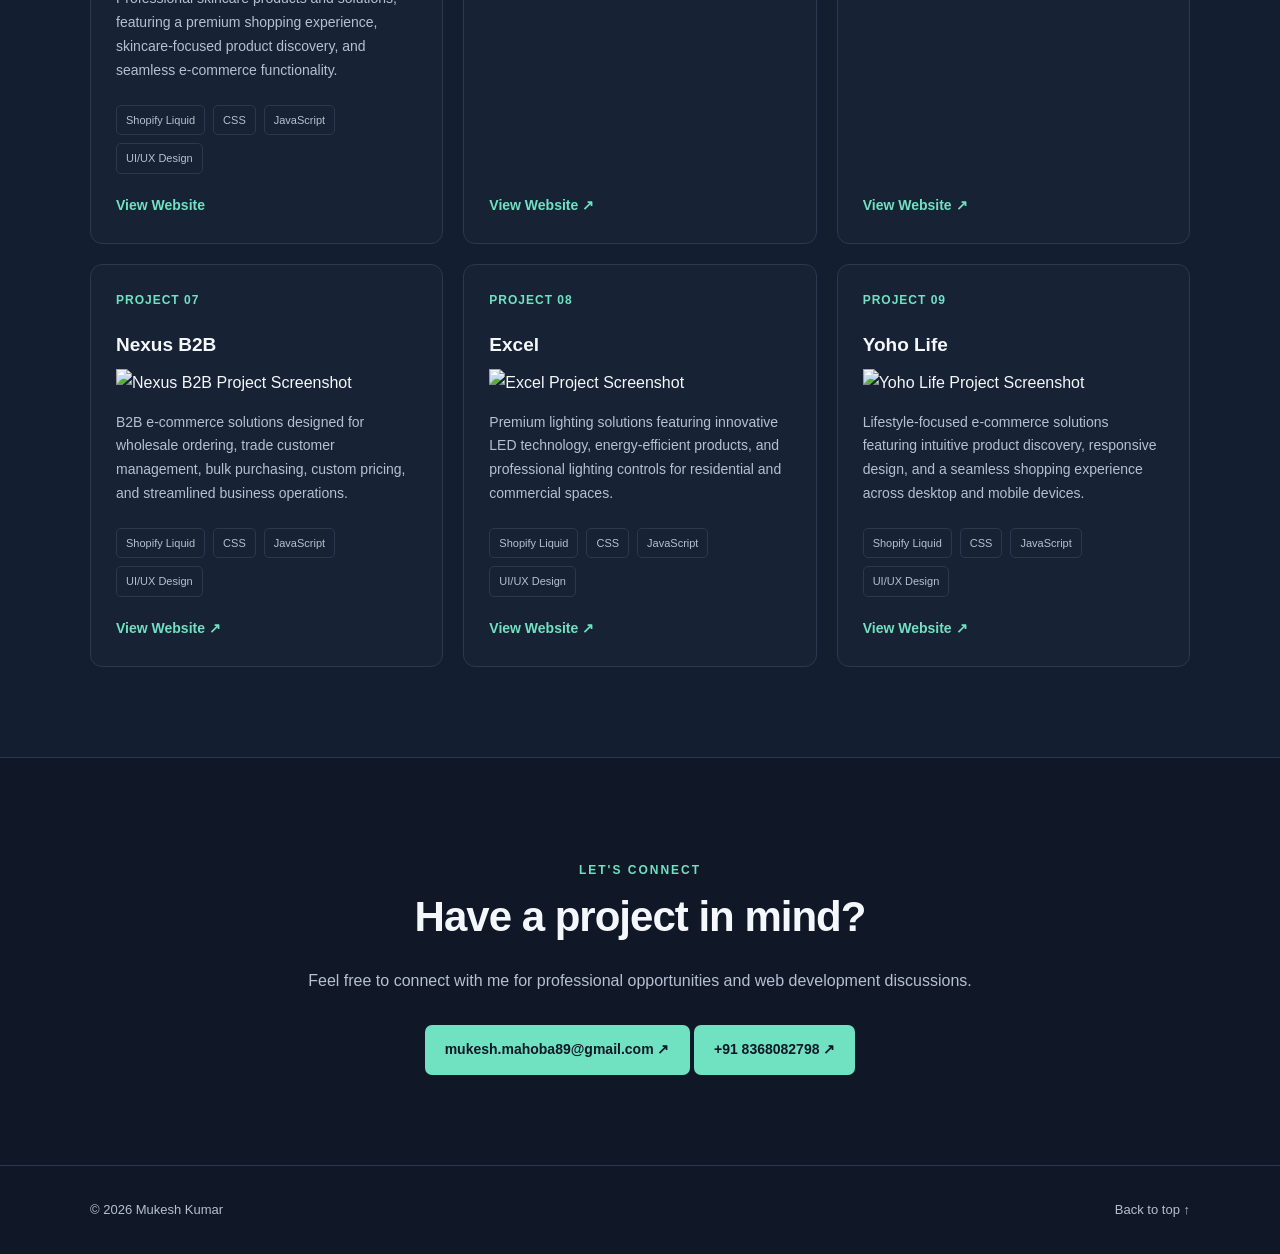
==== commit 356717c9: "Update index.html" ====
--- a/index.html
+++ b/index.html
@@ -245,7 +245,7 @@
           <article class="project-card">
             <div class="project-number">PROJECT 04</div>
             <h3>Dermalogica</h3>
-            <img src="dermalogica.png" alt="Dermalogica Project Screenshot" width="300" height="200">
+            <img src="dermalogica.png" alt="Dermalogica Project Screenshot" width="300" height="auto">
             <p>
               Professional skincare products and solutions, featuring a premium shopping
               experience, skincare-focused product discovery, and seamless e-commerce functionality.
@@ -265,7 +265,7 @@
           <article class="project-card">
             <div class="project-number">PROJECT 05</div>
             <h3>Lakmé Salon</h3>
-            <img src="lakmesalon.png" alt="Lakmé Salon Project Screenshot" width="300" height="200">    
+            <img src="lakmesalon.png" alt="Lakmé Salon Project Screenshot" width="300" height="auto">    
             <p>
               Premium beauty and salon services, featuring professional hair styling,
               skincare, makeup, and personalised beauty experiences through an engaging digital presence.
@@ -285,7 +285,7 @@
           <article class="project-card">
             <div class="project-number">PROJECT 06</div>
             <h3>Tools4Trade</h3>
-            <img src="tools4trade.png" alt="Tools4Trade Project Screenshot" width="300" height="200">   
+            <img src="tools4trade.png" alt="Tools4Trade Project Screenshot" width="300" height="auto">   
               <p>
                 Professional tools and trade supplies, featuring a wide range of power tools,
                 hand tools, and construction equipment with a seamless e-commerce shopping experience.
@@ -304,7 +304,7 @@
           <article class="project-card">
             <div class="project-number">PROJECT 07</div>
             <h3>Nexus B2B</h3>
-            <img src="nexusb2b.png" alt="Nexus B2B Project Screenshot" width="300" height="200">
+            <img src="nexusb2b.png" alt="Nexus B2B Project Screenshot" width="300" height="auto">
             <p>
               B2B e-commerce solutions designed for wholesale ordering, trade customer
               management, bulk purchasing, custom pricing, and streamlined business operations.
@@ -324,7 +324,7 @@
           <article class="project-card">
             <div class="project-number">PROJECT 08</div>
             <h3>Excel</h3>
-            <img src="excel.png" alt="Excel Project Screenshot" width="300" height="200">
+            <img src="excel.png" alt="Excel Project Screenshot" width="300" height="auto">
             <p>
               Premium lighting solutions featuring innovative LED technology, energy-efficient
               products, and professional lighting controls for residential and commercial spaces.
@@ -344,7 +344,7 @@
           <article class="project-card">
             <div class="project-number">PROJECT 09</div>
             <h3>Yoho Life</h3>
-            <img src="yoholife.png" alt="Yoho Life Project Screenshot" width="300" height="200">
+            <img src="yoholife.png" alt="Yoho Life Project Screenshot" width="300" height="auto">
               <p>
                 Lifestyle-focused e-commerce solutions featuring intuitive product discovery,
                 responsive design, and a seamless shopping experience across desktop and mobile devices.
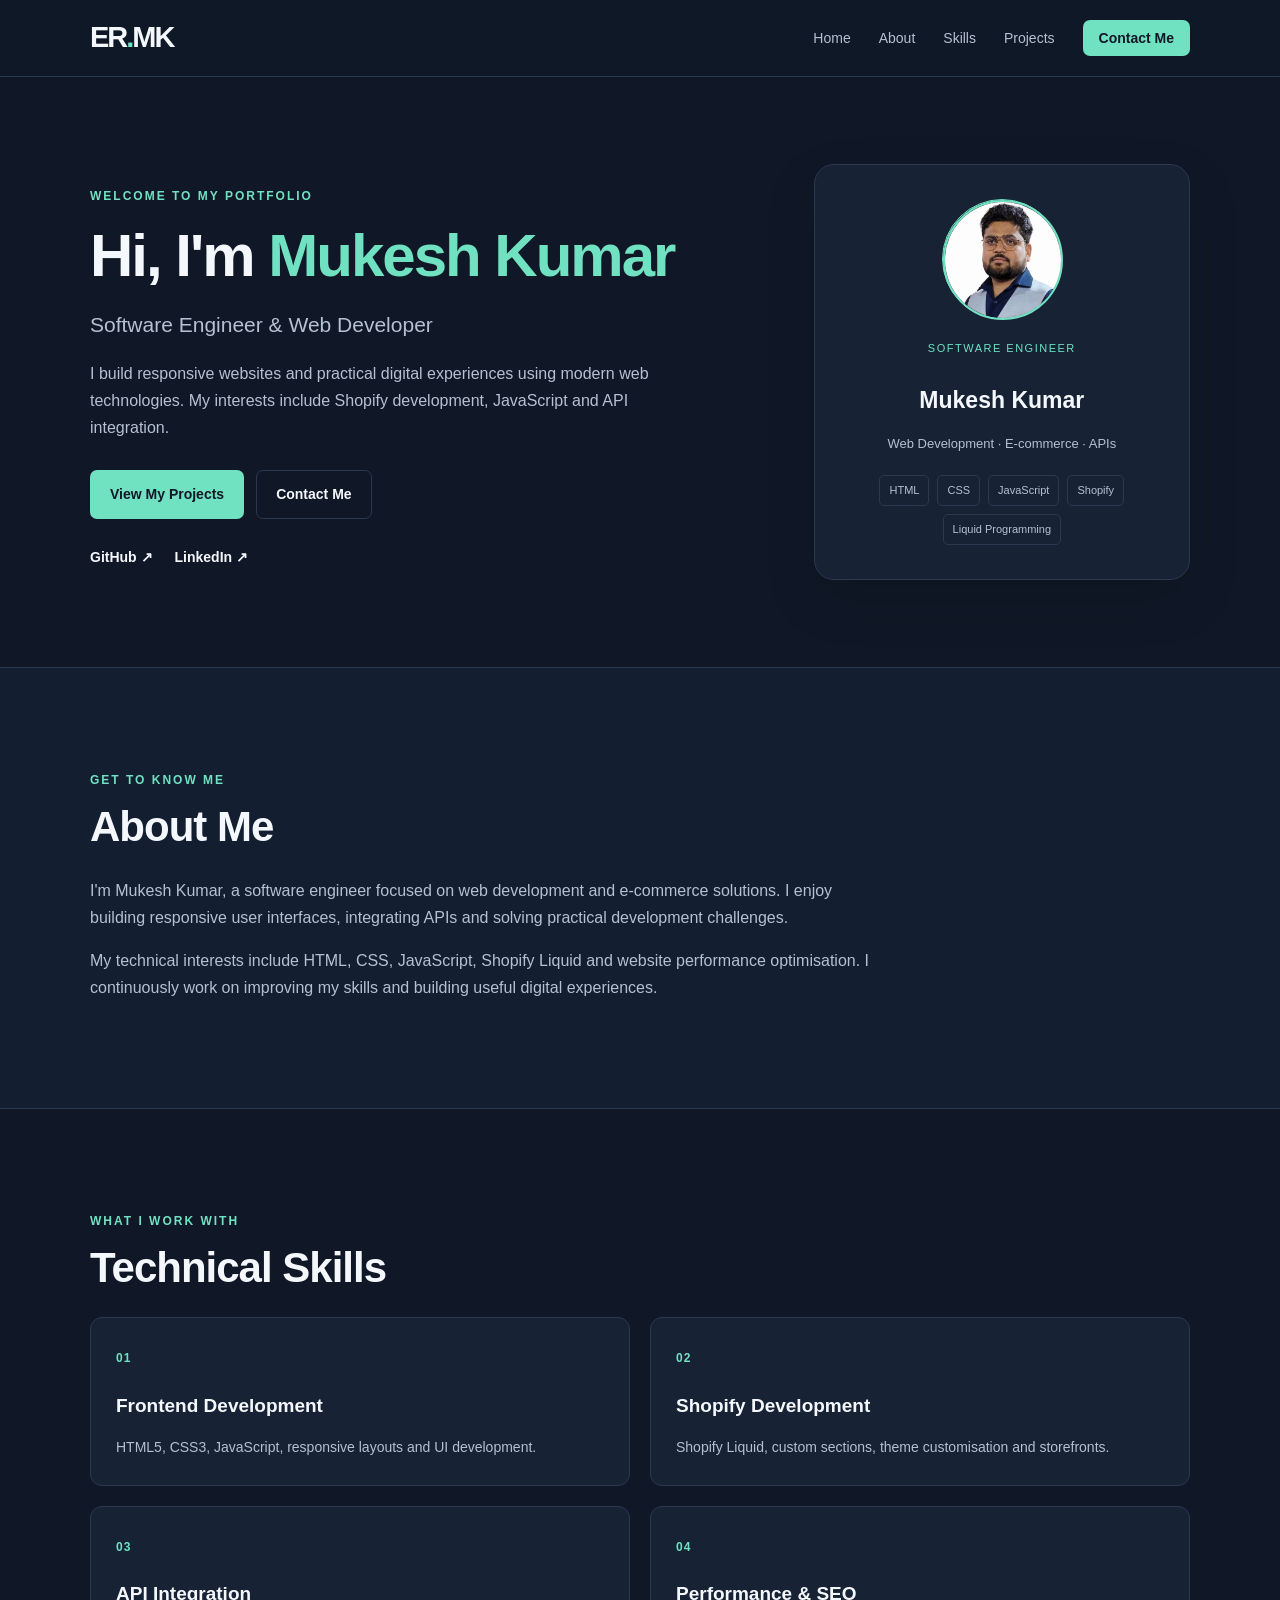
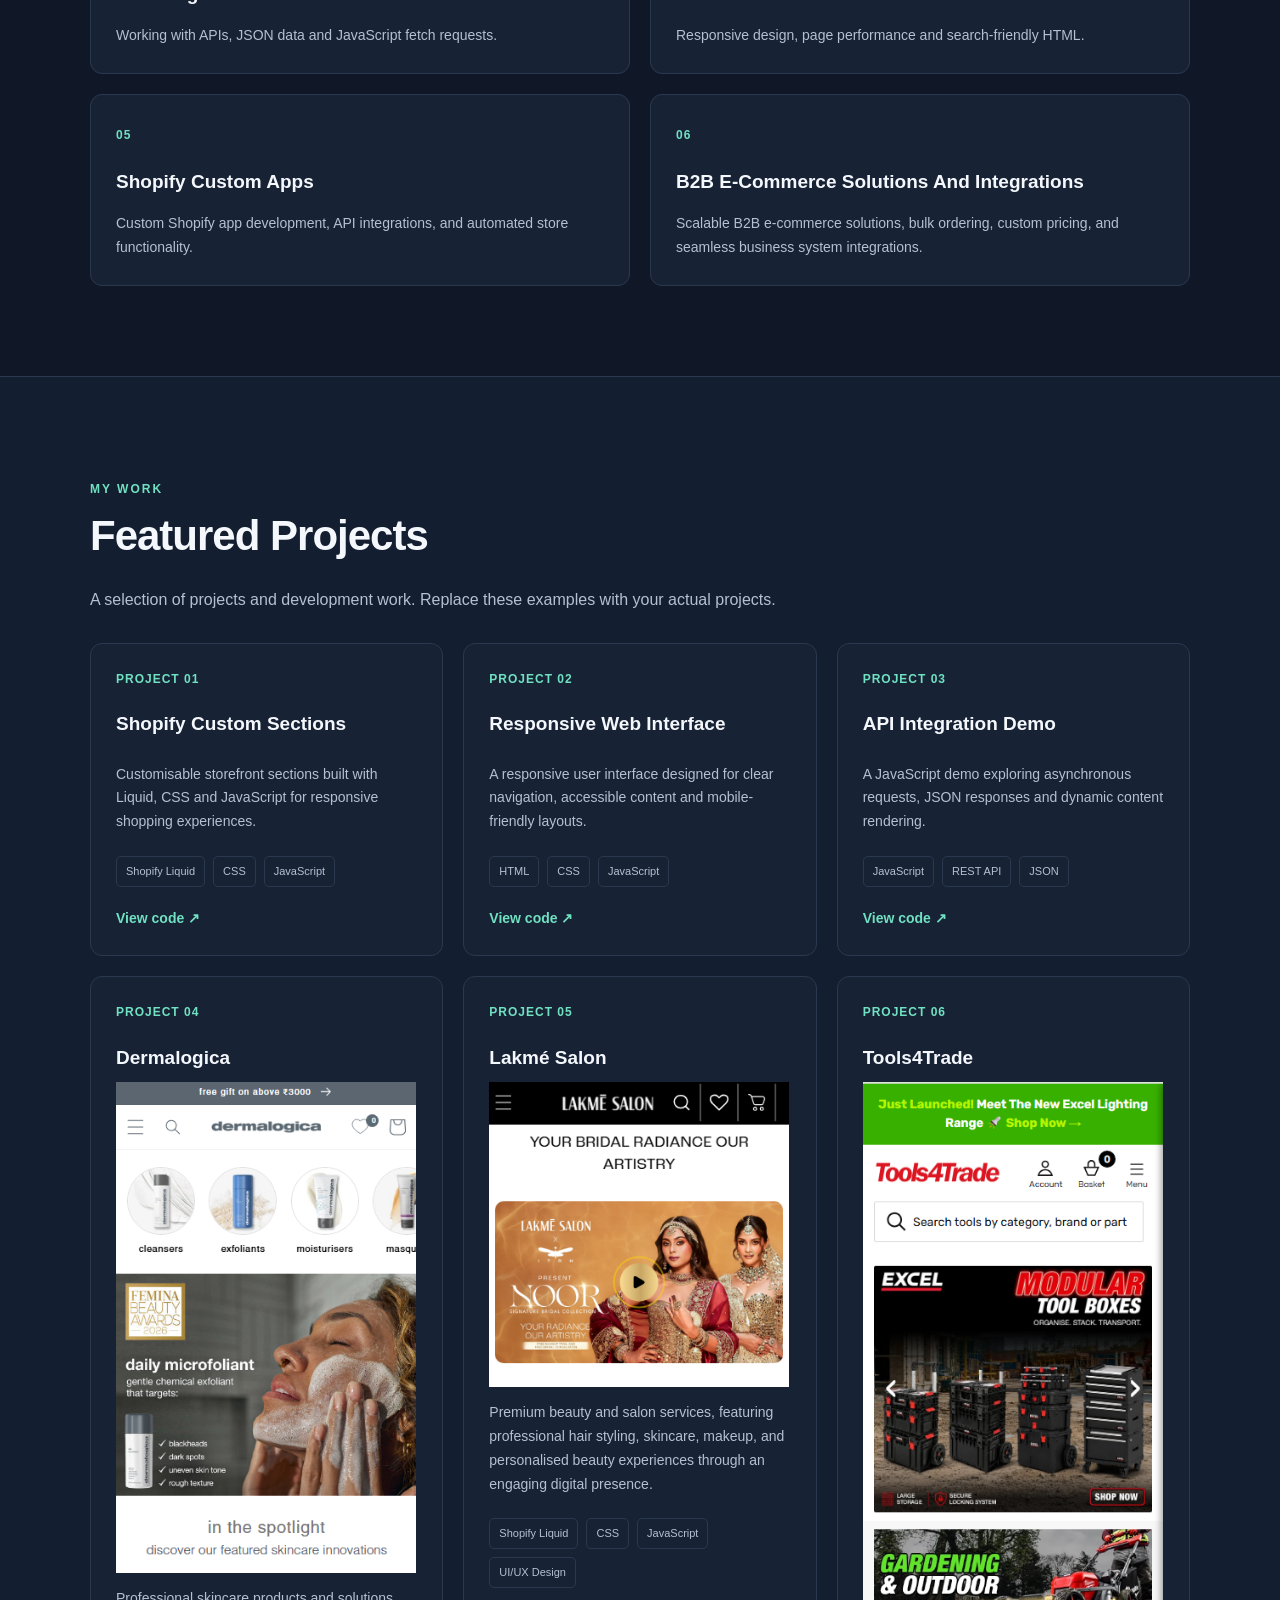
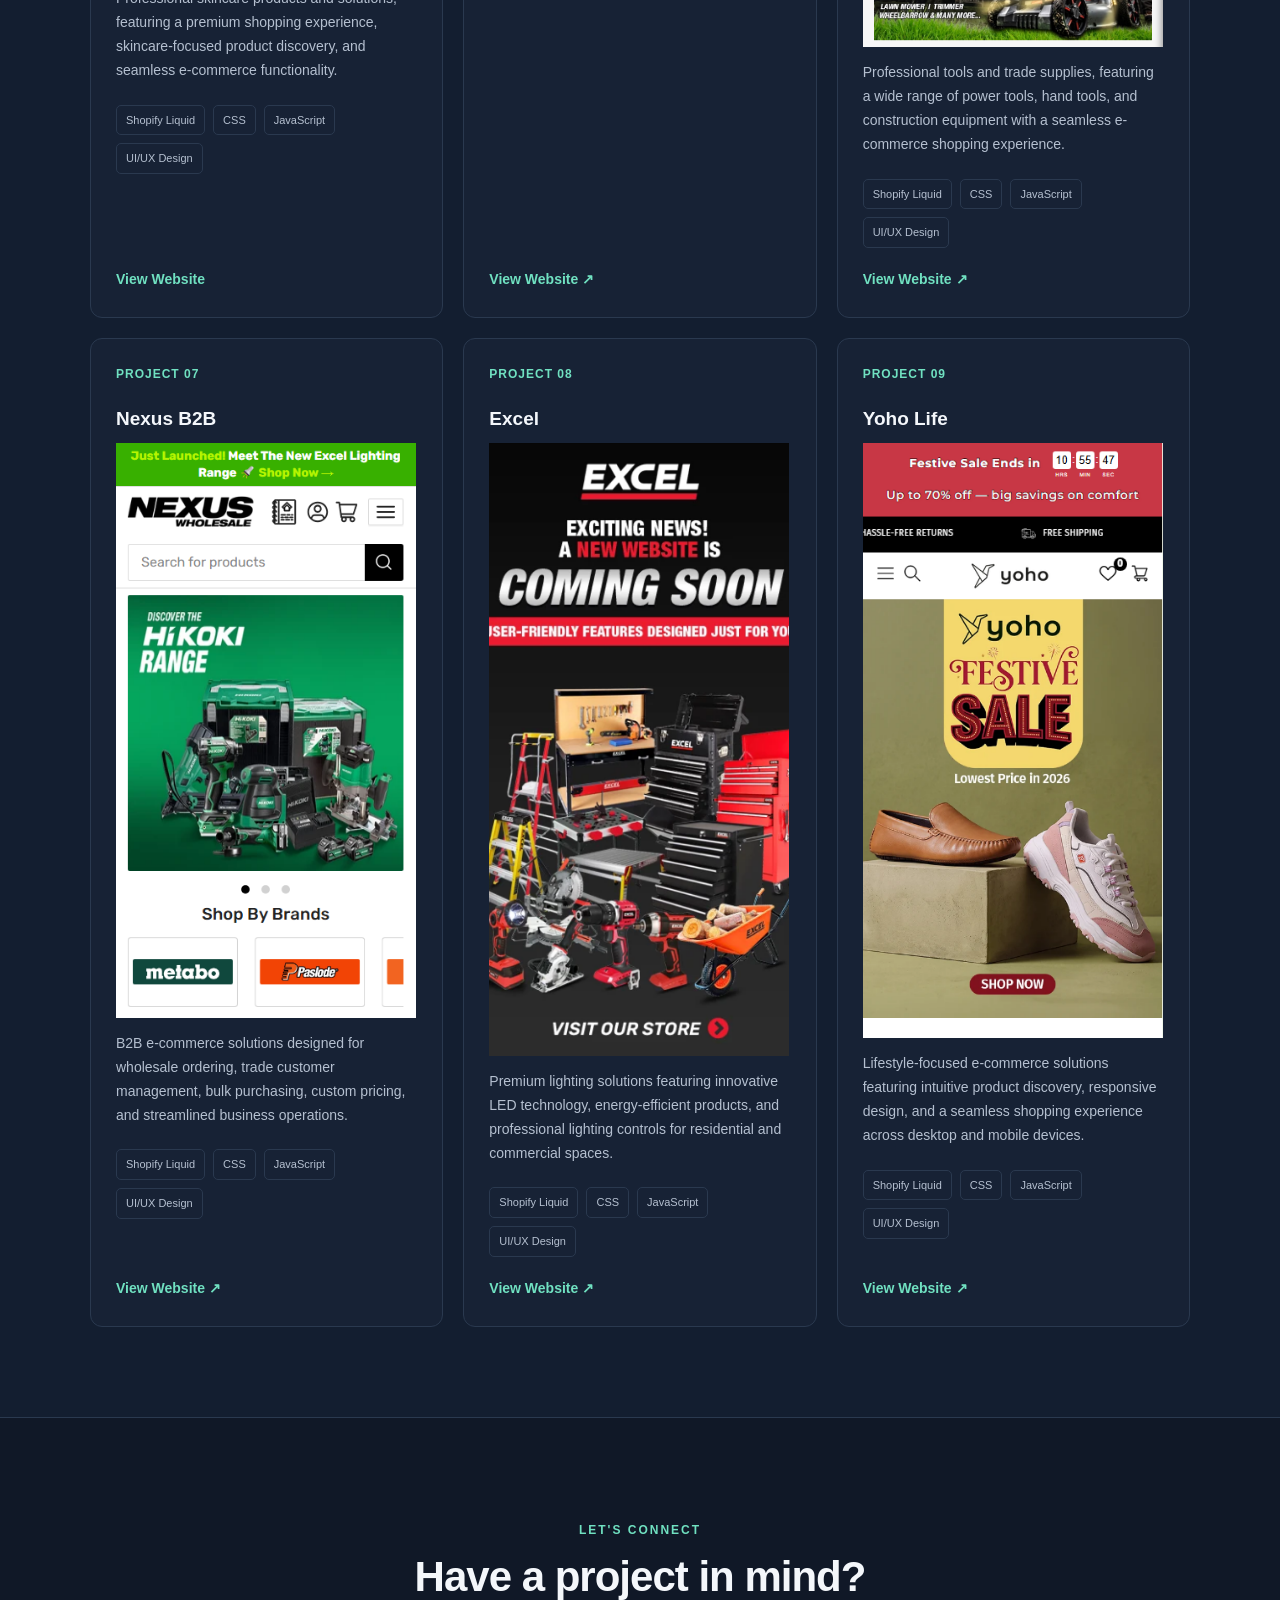
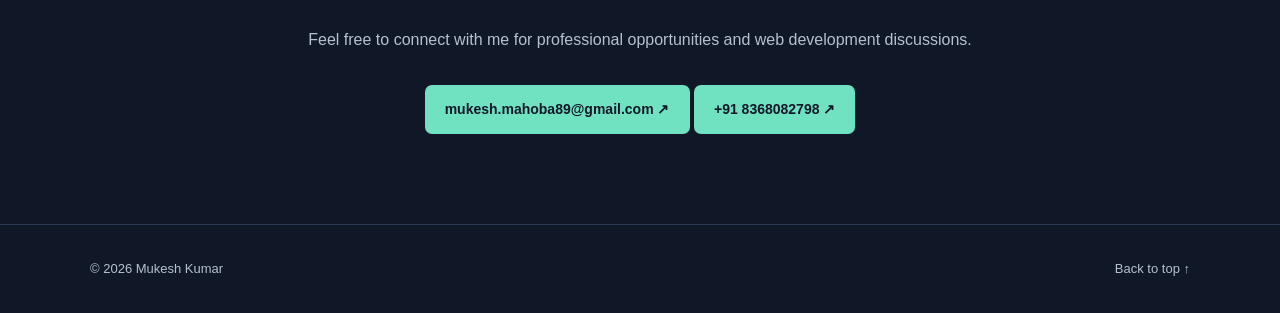
==== commit 74f0fba8: "Update index.html" ====
--- a/index.html
+++ b/index.html
@@ -324,7 +324,7 @@
           <article class="project-card">
             <div class="project-number">PROJECT 08</div>
             <h3>Excel</h3>
-            <img src="excel.png" alt="Excel Project Screenshot" width="300" height="auto">
+            <img src="Excel.png" alt="Excel Project Screenshot" width="300" height="auto">
             <p>
               Premium lighting solutions featuring innovative LED technology, energy-efficient
               products, and professional lighting controls for residential and commercial spaces.
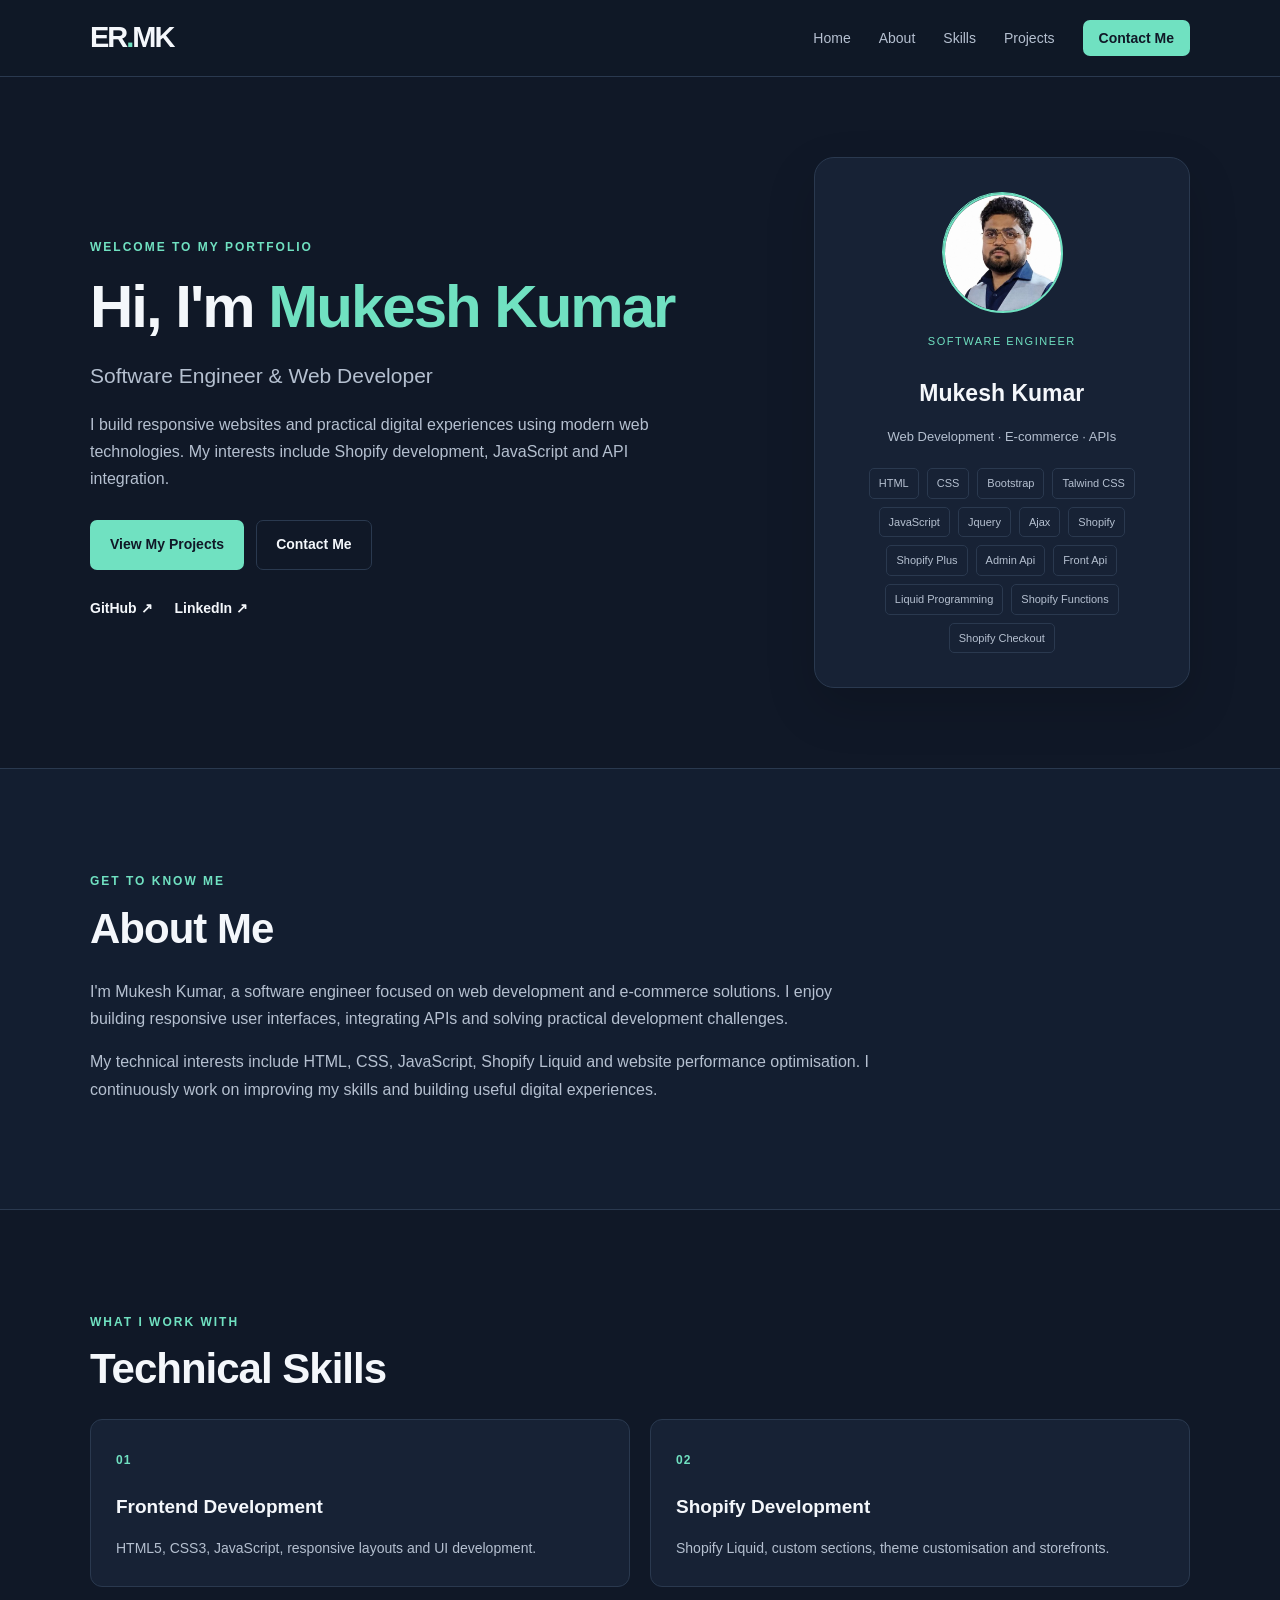
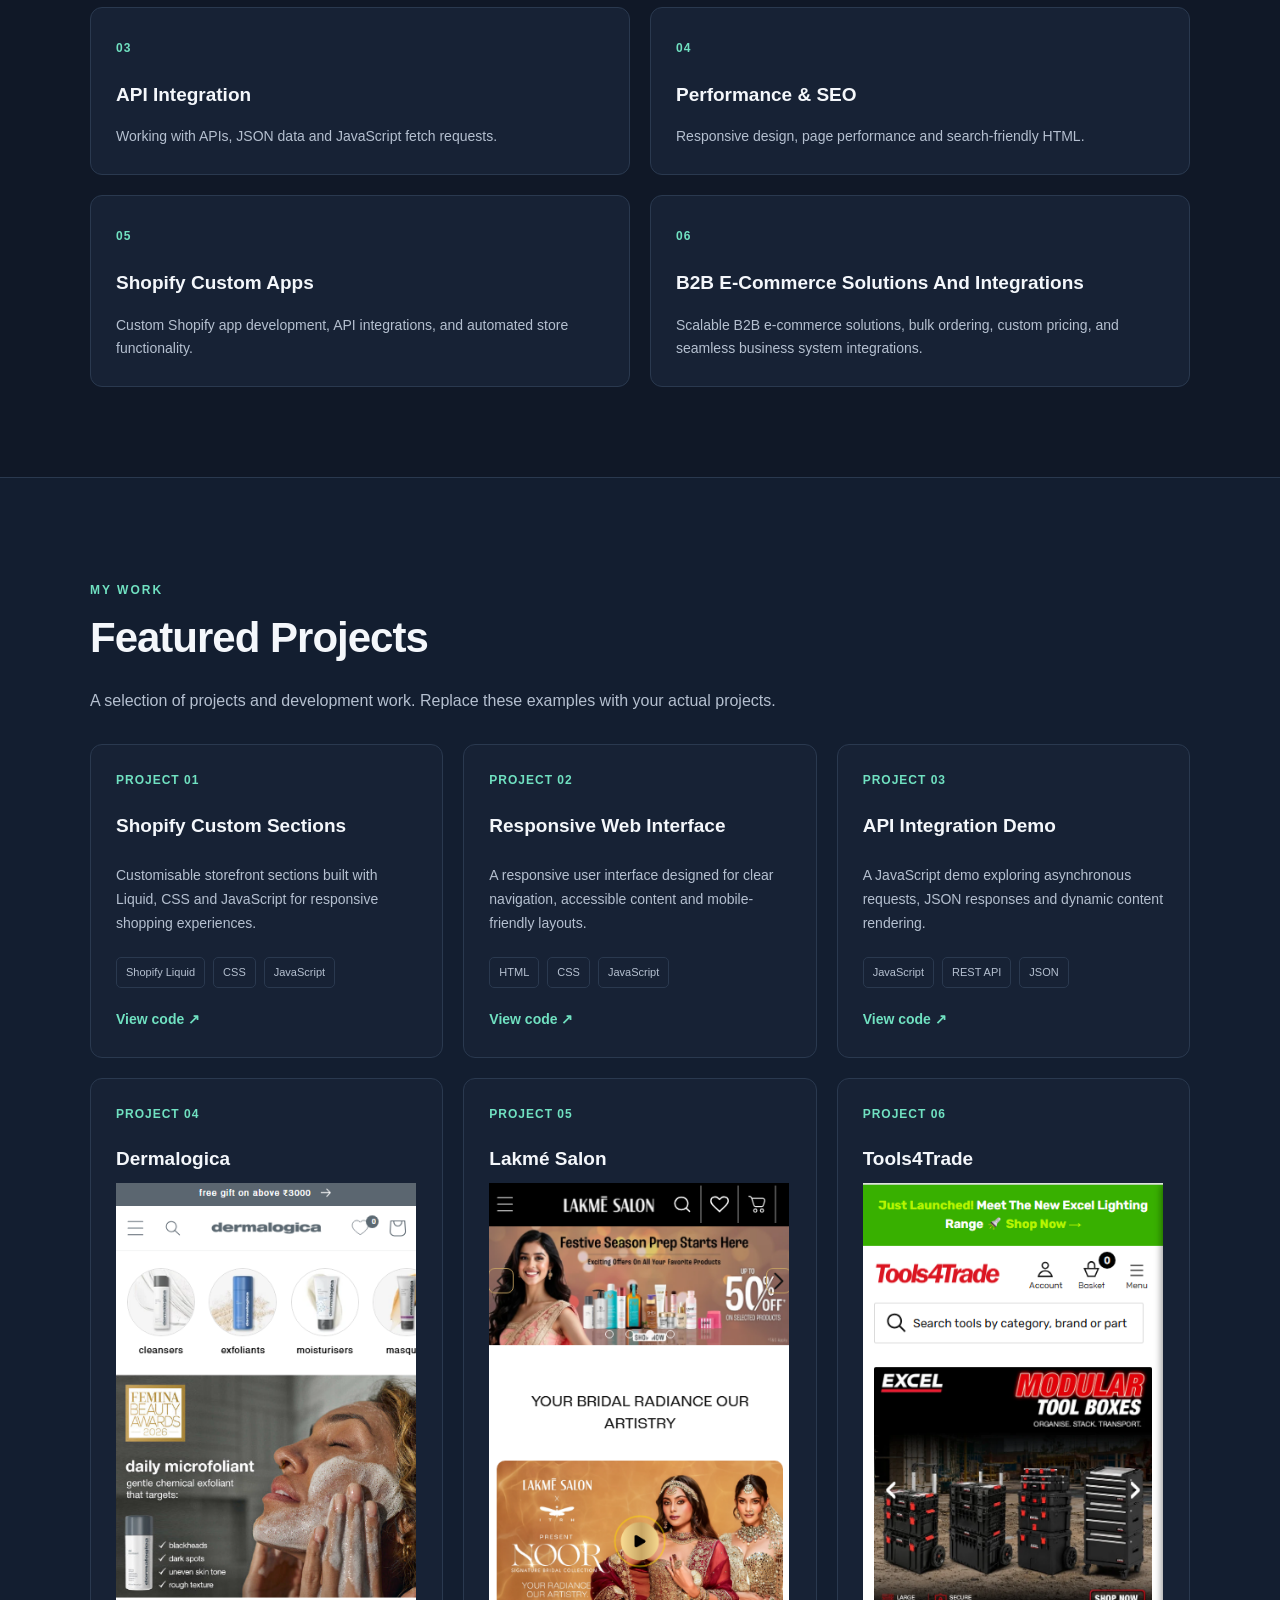
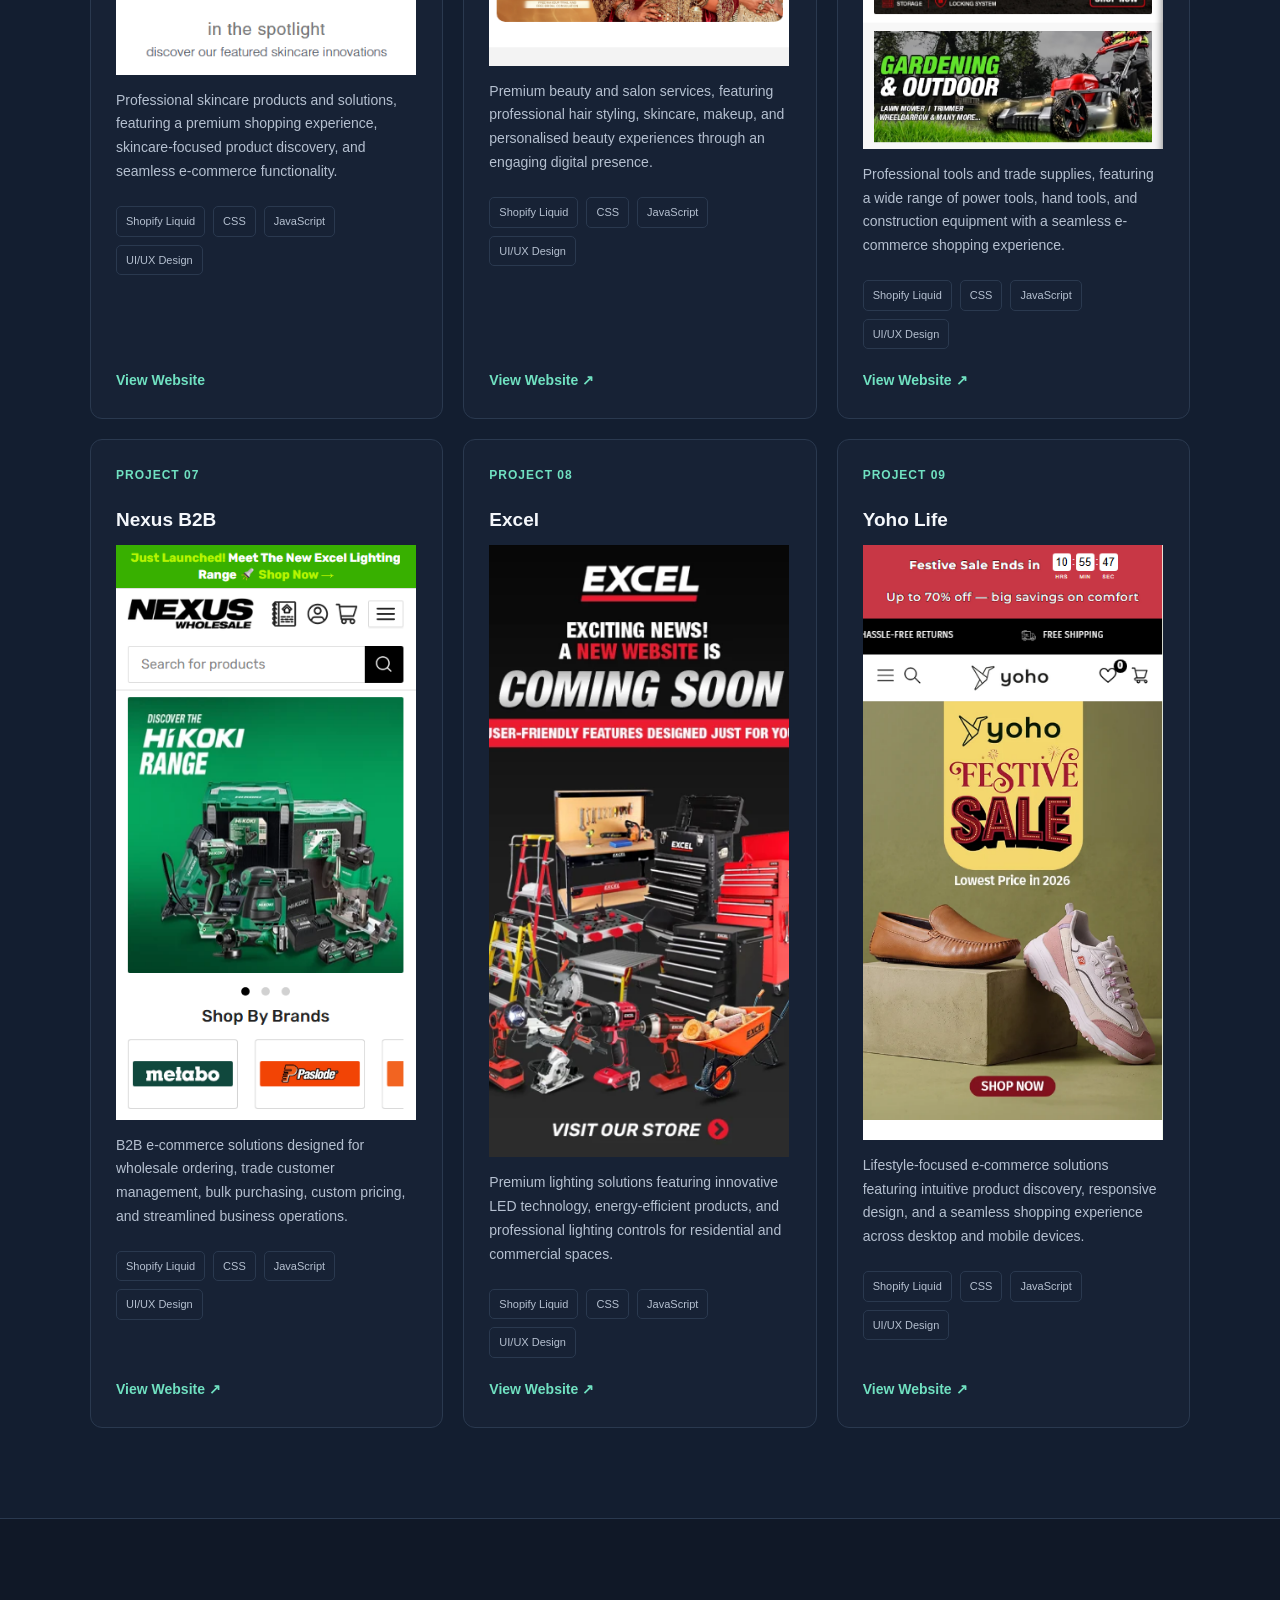
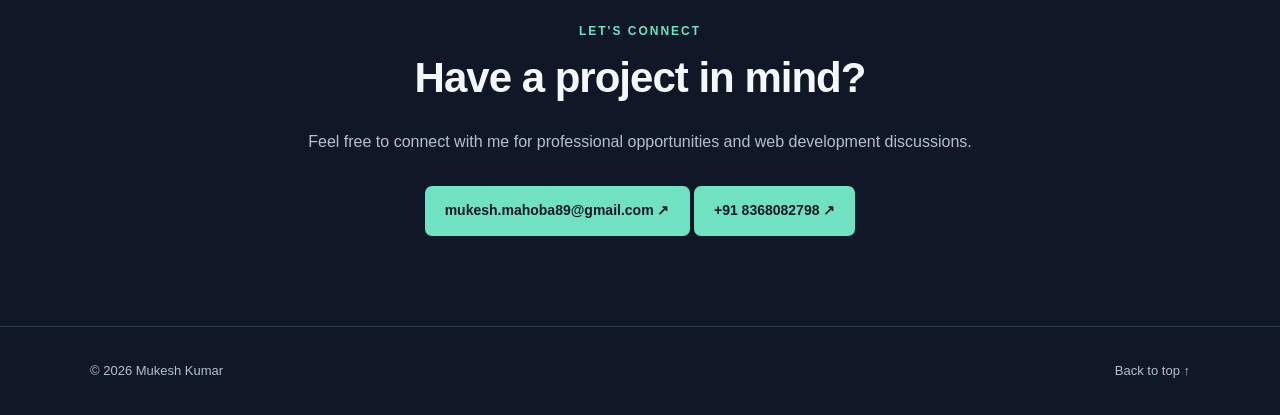
==== commit 86482cd6: "Update index.html" ====
--- a/index.html
+++ b/index.html
@@ -106,9 +106,18 @@
         <div class="hero-tags">
           <span>HTML</span>
           <span>CSS</span>
+          <span>Bootstrap</span>
+          <span>Talwind CSS</span>
           <span>JavaScript</span>
+          <span>Jquery</span>
+          <span>Ajax</span>
           <span>Shopify</span>
+          <span>Shopify Plus</span>
+          <span>Admin Api</span>
+          <span>Front Api</span>
           <span>Liquid Programming</span>
+          <span>Shopify Functions</span>
+          <span>Shopify Checkout</span>
         </div>
       </div>
     </section>
